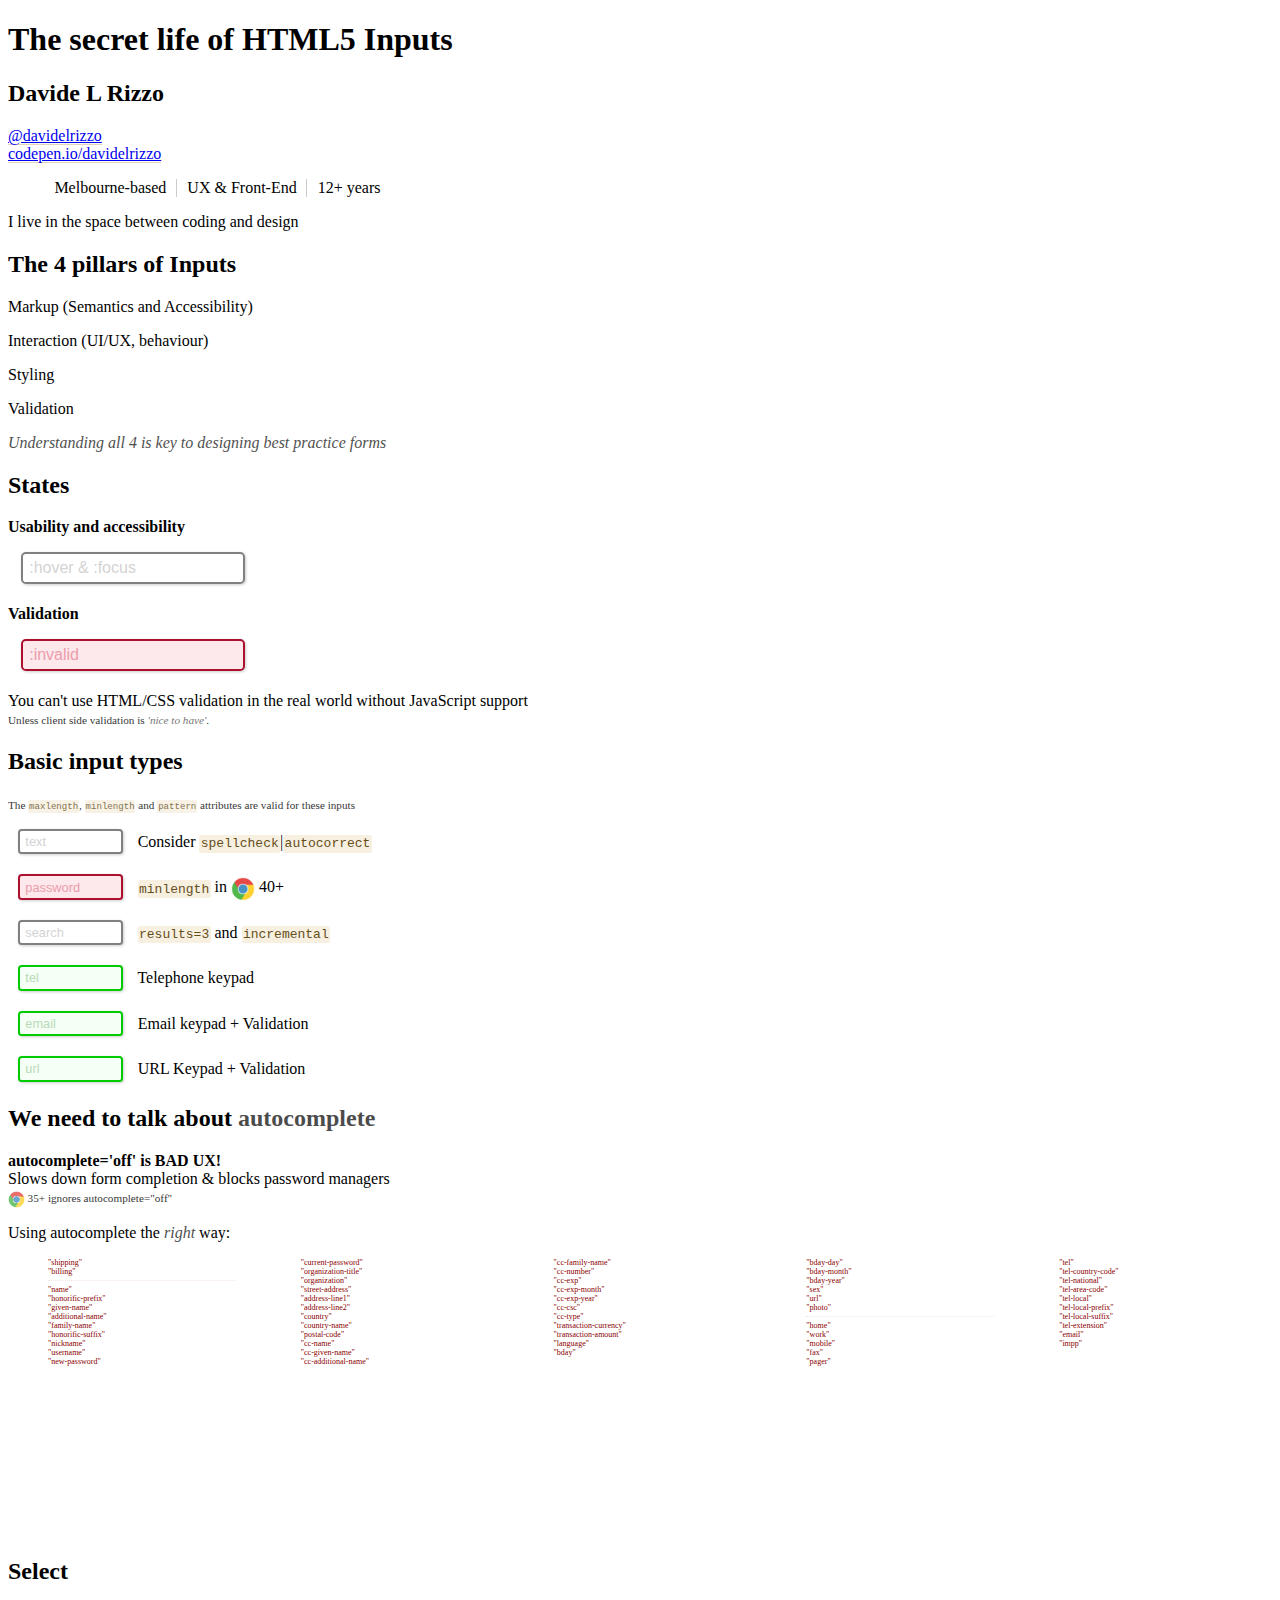
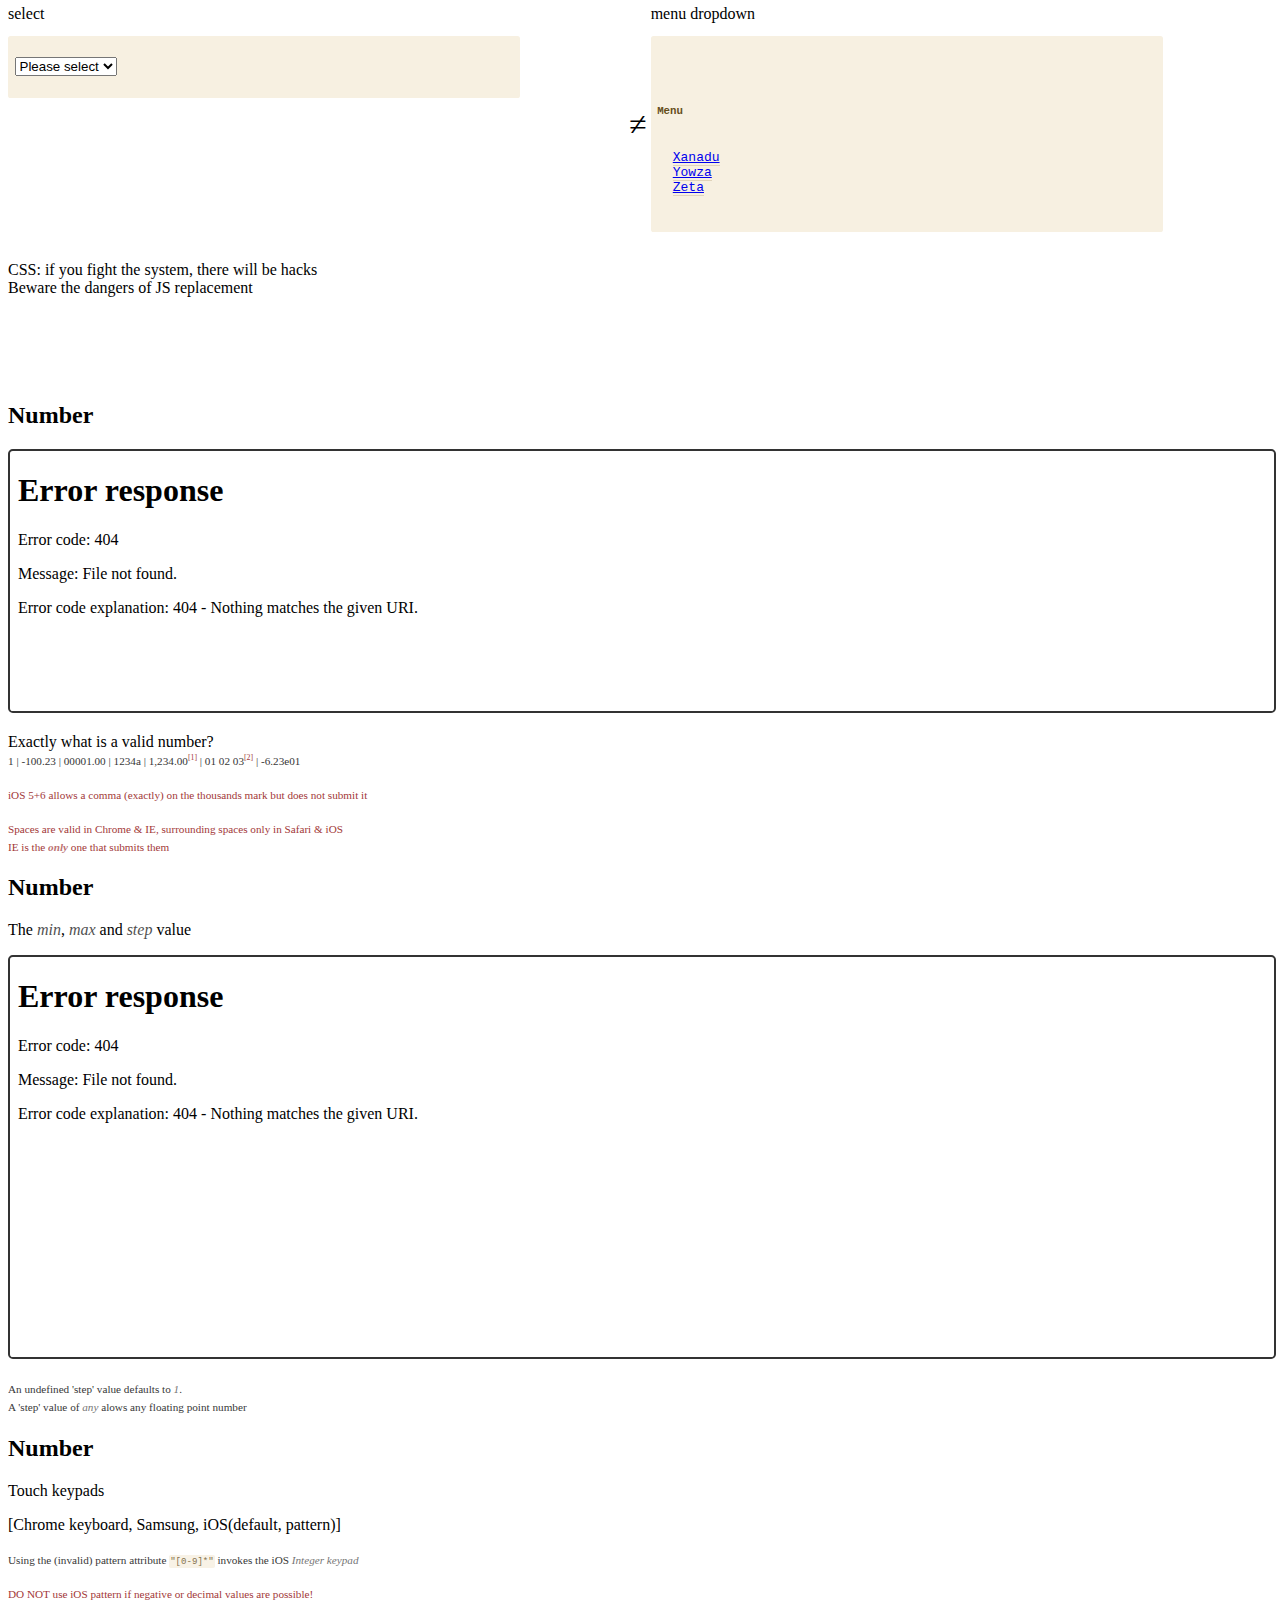
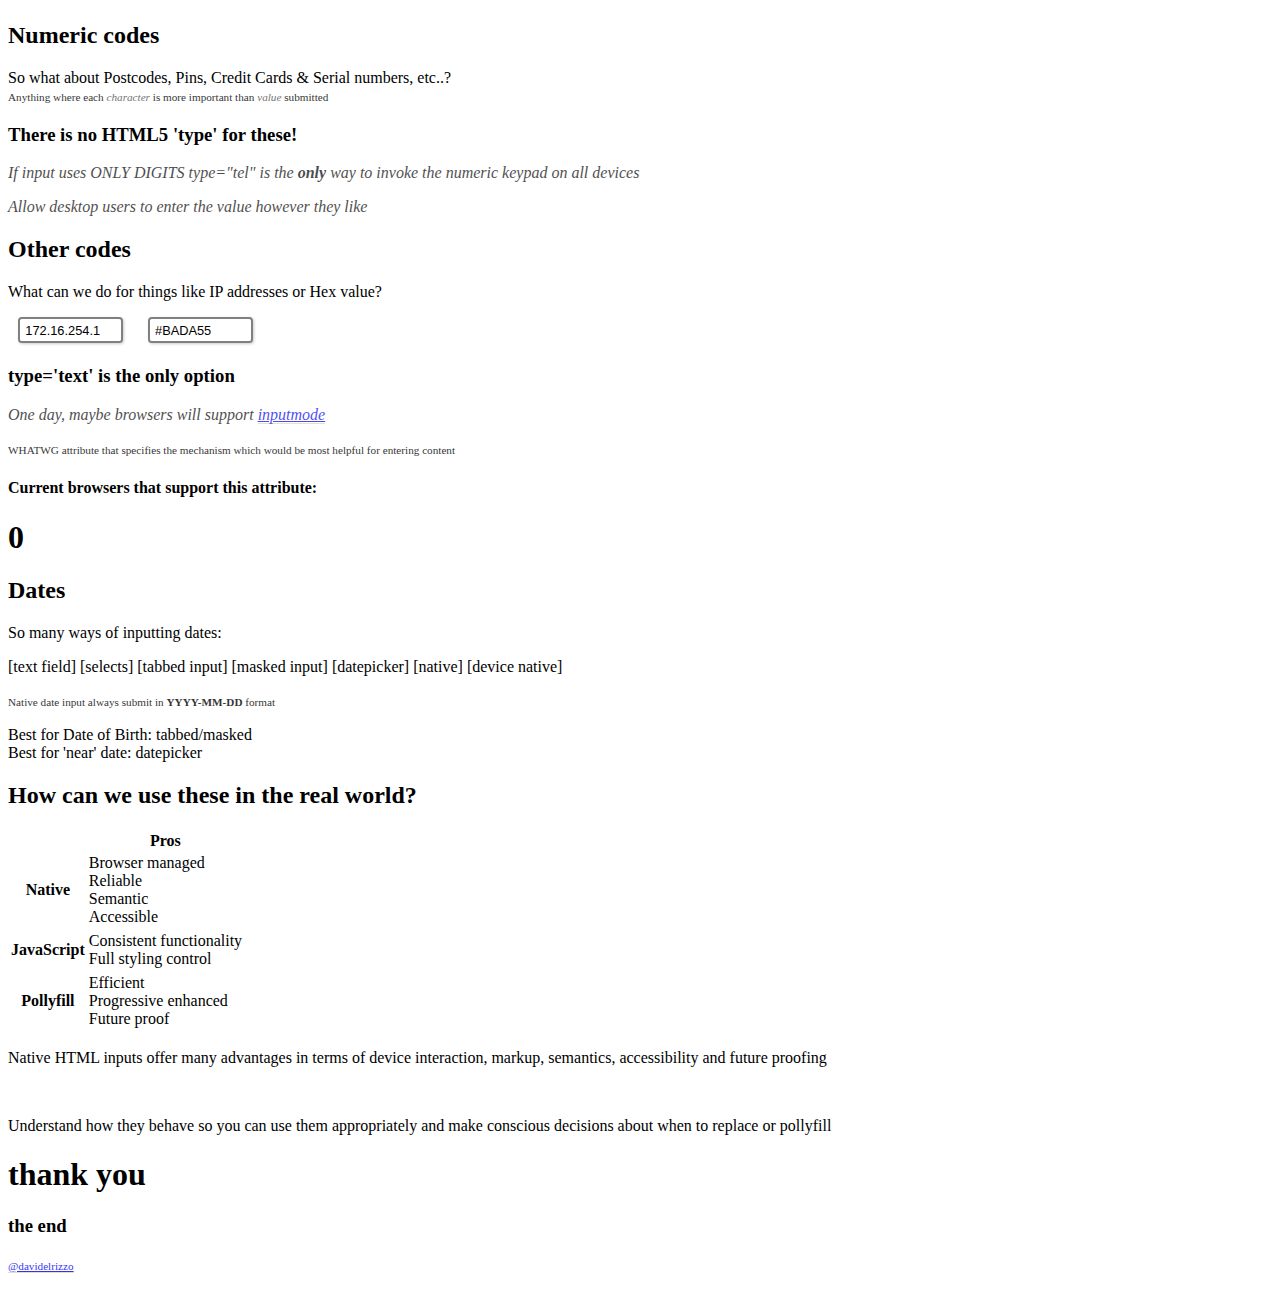
==== index.html @ 94cf3293 "Live examples added" ====
<!doctype html>
<html lang="en">

	<head>
		<meta charset="utf-8">

		<title>The secret life of HTML5 Inputs - Lightning talk</title>

		<meta name="description" content="A 15 minute presentation on understanding behaviour of native HTML5 input types.
">
		<meta name="author" content="Davide L Rizzo">

		<meta name="apple-mobile-web-app-capable" content="yes" />
		<meta name="apple-mobile-web-app-status-bar-style" content="black-translucent" />

		<meta name="viewport" content="width=device-width, initial-scale=1.0, maximum-scale=1.0, user-scalable=no, minimal-ui">

		<link rel="stylesheet" href="css/reveal.css">
		<link rel="stylesheet" href="css/theme/beige.css" id="theme">
		<link rel="stylesheet" href="css/custom.css">

		<!-- Code syntax highlighting -->
		<link rel="stylesheet" href="lib/css/zenburn.css">

		<!-- Printing and PDF exports -->
		<script>
			var link = document.createElement( 'link' );
			link.rel = 'stylesheet';
			link.type = 'text/css';
			link.href = window.location.search.match( /print-pdf/gi ) ? 'css/print/pdf.css' : 'css/print/paper.css';
			document.getElementsByTagName( 'head' )[0].appendChild( link );
		</script>

		<!--[if lt IE 9]>
		<script src="lib/js/html5shiv.js"></script>
		<![endif]-->
	</head>

	<body>

		<div class="reveal">
			<div class="slides">

				<section>
					<h1>The secret life of HTML5 Inputs</h1>
				</section>

				<!-- #################### ABOUT ME ########################## -->

				<section>
					<h2>Davide L Rizzo</h2>
					<p>
						<a href="http://twitter.com/davidelrizzo" target="_blank">@davidelrizzo</a>
						<br/>
						<a href="http://codepen.io/davidelrizzo" target="_blank">codepen.io/davidelrizzo</a>
					</p>
					<p><ul class="barList">
						<li>Melbourne-based</li>
						<li>UX &amp; Front-End</li>
						<li>12+ years</li>
					</ul></p>
					<p>I live in the space between coding and design</p>
				</section>

				<!-- <section>
					<h2>Suncorp Group</h2>
					<ul class="barList">
						<li>Suncorp Insurance</li>
						<li>AAMI</li>
						<li>GIO</li>
						<li>Bingle</li>
						<li>Just Car</li>
						<li>Shannons</li>
						<li>Insure My Ride</li>
						<li>Apia &nbsp;&nbsp;<small>...and like 10 more</small></li>
					</ul>
					<p>
						I work on Personal Insurance UX<br/>
						I am the founder of the Suncorp front-end styleguide
					</p>
				</section> -->

				<!-- #################### INTRO ########################## -->

				<!-- <section>
					<h2>HTML5 inputs have been available since 2012</h2>
					<p class="fragment roll-in">Huge browser inconsistency<p>
					<p class="fragment roll-in">Limitations on styling<p>
					<p class="fragment roll-in">Confusion on which input is for which job<p>
					<br>
					<p class="fragment roll-in"><em>Why hasn't anyone solved this yet?</em></p>
				</section> -->

				<section>
					<h2>The 4 pillars of Inputs</h2>
					<p>Markup (Semantics and Accessibility)</p>
					<p>Interaction (UI/UX, behaviour)</p>
					<p>Styling</p>
					<p>Validation</p>
					<p><em>Understanding all 4 is key to designing best practice forms</em></p>
				</section>

				<!-- ##################### BASICS ######################### -->

				<section>
					<h2>States</h2>
					<div class="fragment roll-in">
						<p><strong>Usability and accessibility</strong></p>
						<p><input class="input" placeholder=":hover & :focus" /></p>
					</div>
					<div class="fragment roll-in">
						<p><strong>Validation</strong></p>
						<p><input class="input validate" placeholder=":invalid" pattern=":valid" required /></p>
						<p>
							You can't use HTML/CSS validation in the real world without JavaScript support<br>
							<small>Unless client side validation is <em>'nice to have'</em>.</small>
						</p>
					</div>
				</section>

				<!-- <section>
					<h2>The Buttons</h2>
					<p class="fragment roll-in">
						[submit] Use this to submit forms
					</p>
					<p class="fragment roll-in">
						[button] Use this for functional things
					</p>
					<p class="fragment roll-in">
						[image] Useless
					</p>
					<p class="fragment roll-in">
						[reset] Bad usability
					</p>
				</section> -->

				<section>
					<h2>Basic input types</h2>
					<p><small>The <code>maxlength</code>, <code>minlength</code> and <code>pattern</code> attributes are valid for these inputs</small></p>
					<p>
						<input type="text" class="input small" size="10" placeholder="text" />
						Consider <code>spellcheck</code>|<code>autocorrect</code>
					</p>
					<p>
						<input type="password" class="input small validate" size="10" placeholder="password" minlength="3" maxlength="6" required />
						<code>minlength</code> in <img src="images/chrome.png" class="browser"/> 40+
					</p>
					<p>
						<input type="search" class="input small" size="10" placeholder="search" results incremental />
						<code>results=3</code> and <code>incremental</code>
					</p>
					<p>
						<input type="tel" class="input small validate" size="10" placeholder="tel" />
						Telephone keypad<br>
					</p>
					<p>
						<input type="email" class="input small validate" size="10" placeholder="email" />
						Email keypad + Validation<br>
					</p>
					<p>
						<input type="url" class="input small validate" size="10" placeholder="url" />
						URL Keypad + Validation
					</p>
					
				</section>

				<section>
					<h2>We need to talk about <em>autocomplete</em></h2>
					<p class="fragment roll-in">
						<strong>autocomplete='off' is BAD UX!</strong><br>
						Slows down form completion &amp; blocks password managers<br>
						<small><img src="images/chrome.png" class="browser"/> 35+ ignores autocomplete="off"</small>
					</p>
					<div class="fragment roll-in">
						<p>Using autocomplete the <em>right</em> way:</p>
						<ul class="column">
							<li>"shipping"</li>
							<li class="endbit">"billing"</li>
							
							<li>"name"</li>
							<li>"honorific-prefix"</li>
							<li>"given-name"</li>
							<li>"additional-name"</li>
							<li>"family-name"</li>
							<li>"honorific-suffix"</li>
							<li>"nickname"</li>
							<li>"username"</li>
							<li>"new-password"</li>
						</ul>
						<ul class="column">
							<li>"current-password"</li>
							<li>"organization-title"</li>
							<li>"organization"</li>
							<li>"street-address"</li>
							<li>"address-line1"</li>
							<li>"address-line2"</li>
							<li>"country"</li>
							<li>"country-name"</li>
							<li>"postal-code"</li>
							<li>"cc-name"</li>
							<li>"cc-given-name"</li>
							<li>"cc-additional-name"</li>
						</ul>
						<ul class="column">
							<li>"cc-family-name"</li>
							<li>"cc-number"</li>
							<li>"cc-exp"</li>
							<li>"cc-exp-month"</li>
							<li>"cc-exp-year"</li>
							<li>"cc-csc"</li>
							<li>"cc-type"</li>
							<li>"transaction-currency"</li>
							<li>"transaction-amount"</li>
							<li>"language"</li>
							<li>"bday"</li>
						</ul>
						<ul class="column">
							<li>"bday-day"</li>
							<li>"bday-month"</li>
							<li>"bday-year"</li>
							<li>"sex"</li>
							<li>"url"</li>
							<li class="endbit">"photo"</li>
							
							<li>"home"</li>
							<li>"work"</li>
							<li>"mobile"</li>
							<li>"fax"</li>
							<li>"pager"</li>
						</ul>
						<ul class="column">	
							<li>"tel"</li>
							<li>"tel-country-code"</li>
							<li>"tel-national"</li>
							<li>"tel-area-code"</li>
							<li>"tel-local"</li>
							<li>"tel-local-prefix"</li>
							<li>"tel-local-suffix"</li>
							<li>"tel-extension"</li>
							<li>"email"</li>
							<li>"impp"</li>
						</ul>
					</div>
					<!--<br>
					<p class="fragment roll-in">
						<em>A brief history of autocomplete as 'browser autofill'</em>
					</p>
					<p class="fragment roll-in">
						Heuristic
					</p>
					<p class="fragment roll-in">
						x-autocompletetype (C15,FF4,Safari5)
					</p>
					<p class="fragment roll-in">
						autocomplete tokens <small>(WHATWG: not just 'off' or 'on')</small>
					</p>
					<p class="fragment roll-in">
						Ignore 'off' value (C35)
					</p> -->
				</section>

				<!-- <section>
					<h3>Just what are <em>autocomplete</em> tokens?</h3>
					<img src="images/placeholder.jpg">
				</section> -->

				<section>
					<h2>Select</h2>
					<div class="fragment roll-in">
						<div style="display:table; width:100%">
							<div style="display:table-cell;">
								select
								<pre><code data-trim contenteditable>
<select>
  <option>Please select</option>
  <option value="ay">A</option>
  <option value="bee">B</option>
  <option value="see">C</option>
</select>
								</code></pre>
							</div>
							<div style="display:table-cell; vertical-align:middle; font-size:2em;">≠</div>
							<div style="display:table-cell;">
								menu dropdown
								<pre><code data-trim contenteditable>
<nav>
  <h5>Menu</h5>
  <a href="x.html">Xanadu</a>
  <a href="y.html">Yowza</a>
  <a href="z.html">Zeta</a>
</nav>
								</code></pre>
							</div><!-- table-cell -->
						</div><!-- table -->
					</div><!-- fragment -->
					<p class="fragment roll-in">
						CSS: if you fight the system, there will be hacks<br>
						Beware the dangers of JS replacement
					</p>
				</section>

				<!-- #################### NUMBER ########################## -->

				<section data-background="images/alice_fall.gif">
					<h2 class="lightText">Number</h2>
					<p class="lightText">type="number"</p>
				</section>

				<section>
					<h2>Number</h2>
					<iframe src="pens/inputtalk-number-validated/index.html" width="100%" height="260"></iframe>
					<p>
						Exactly what is a valid number?<br>
						<small>1 | -100.23 | 00001.00 | 1234a | 1,234.00<sup class="special">[1]</sup> | 01 02 03<sup class="special">[2]</sup> | -6.23e01</small>
					</p>
					<p class="fragment roll-in">
						<small class="special"> iOS 5+6 allows a comma (exactly) on the thousands mark but does not submit it</small>
					</p>
					<p class="fragment roll-in">
						<small class="special"> Spaces are valid in Chrome &amp; IE, surrounding spaces only in Safari &amp; iOS<br>
						  IE is the <strong><em>only</em></strong> one that submits them
						</small>
					</p>
				</section>

				<section>
					<h2>Number</h2>
					<p>The <em>min</em>, <em>max</em> and <em>step</em> value</p>
					<iframe src="pens/inputtalk-number-attributes/index.html" width="100%" height="400"></iframe>
					<p>
						<small>
							An undefined 'step' value defaults to <em>1</em>.
							<br/>
						A 'step' value of <em>any</em> alows any floating point number</small>
					</p>
				</section>

				<section>
					<h2>Number</h2>
					<p>Touch keypads</p>
					<p>[Chrome keyboard, Samsung, iOS(default, pattern)]<p>
					<p>
						<small>Using the (invalid) pattern attribute <code>"[0-9]*"</code> invokes the iOS <em>Integer keypad</em></small>
					</p>
					<p class="fragment roll-in">
						<small class="special">DO NOT use iOS pattern if negative or decimal values are possible!</small>
					</p>
				</section>

				<!-- #################### NUMERIC CODES ########################## -->

				<section>
					<h2>Numeric codes</h2>
					<p>
						So what about Postcodes, Pins, Credit Cards &amp; Serial numbers, etc..?<br>
						<small>Anything where each <em>character</em> is more important than <em>value</em> submitted</small>
					<p>
					<h3 class="fragment roll-in">There is no HTML5 'type' for these!</h3>
					<p class="fragment roll-in">
						<em>If input uses ONLY DIGITS type="tel" is the <strong>only</strong> way to invoke the numeric keypad on all devices</em>
					</p>
					<p class="fragment roll-in">
						<em>Allow desktop users to enter the value however they like</em>
					</p>
				</section>

				<section>
					<h2>Other codes</h2>
					<p>What can we do for things like IP addresses or Hex value?</p>
					<p>
						<input type="text" class="input small" size="10" value="172.16.254.1" />
						<input type="text" class="input small" size="10" value="#BADA55" />
					</p>
					<h3 class="fragment roll-in">
						type='text' is the only option
					</h3>
					<div class="fragment roll-in">
						<p><em>One day, maybe browsers will support <a href="https://html.spec.whatwg.org/multipage/forms.html#input-modalities:-the-inputmode-attribute" target="_blank">inputmode</a></em></p>
						<p><small>WHATWG attribute that specifies the mechanism which would be most helpful for entering content</small></p>
					</div>
					<h4 class="fragment roll-in">Current browsers that support this attribute:</h4>
					<h1 class="fragment roll-in">0</h1>
				</section>

				<!-- ##################### DATES ######################### -->

				<section>
					<h2>Dates</h2>
					<p>So many ways of inputting dates:</p>
					<p>[text field] [selects] [tabbed input] [masked input] [datepicker] [native] [device native]</p>
					<p><small>Native date input always submit in <strong>YYYY-MM-DD</strong> format</small></p>
					<aside class="notes">
						Best for Date of Birth: tabbed/masked <br>
						Best for 'near' date: datepicker
					</aside>
				</section>

				<!-- ##################### CONCLUSION ######################### -->

				<section>
					<h2>How can we use these in the real world?</h2>
					<table>
						<thead>
							<tr>
								<th></th>
								<th>Pros</th>
							</tr>
						</thead>
						<tbody>
							<tr>
								<th>Native</th>
								<td>
									Browser managed<br>
									Reliable<br>
									Semantic<br>
									Accessible
								</td>
							<tr>
							<tr>
								<th>JavaScript</td>
								<td>
									Consistent functionality<br>
									Full styling control
								</td>
							<tr>
							<tr>
								<th>Pollyfill</th>
								<td>
									Efficient<br>
									Progressive enhanced<br>
									Future proof
								</td>
							<tr>
						</tbody>
					</table>
				</section>

				<section>
					<p>
						Native HTML inputs offer many advantages in terms of device interaction, markup, semantics, accessibility and future proofing
					</p>
					<br>
					<p class="fragment roll-in">
						Understand how they behave so you can use them appropriately and make conscious decisions about when to replace or pollyfill
					</p>
				</section>

				<section>
					<h1>thank you</h1>
					<h3>the end</h3>
					<p><small><a href="http://twitter.com/davidelrizzo" target="_blank">@davidelrizzo</a></small></p>
				</section>

			</div>

		</div>

		<script src="lib/js/head.min.js"></script>
		<script src="js/reveal.js"></script>

		<script>

			// Full list of configuration options available at:
			// https://github.com/hakimel/reveal.js#configuration
			Reveal.initialize({
				controls: true,
				progress: true,
				history: true,
				center: true,

				transition: 'convex', // none/fade/slide/convex/concave/zoom

				// Optional reveal.js plugins
				dependencies: [
					{ src: 'lib/js/classList.js', condition: function() { return !document.body.classList; } },
					{ src: 'plugin/markdown/marked.js', condition: function() { return !!document.querySelector( '[data-markdown]' ); } },
					{ src: 'plugin/markdown/markdown.js', condition: function() { return !!document.querySelector( '[data-markdown]' ); } },
					{ src: 'plugin/highlight/highlight.js', async: true, condition: function() { return !!document.querySelector( 'pre code' ); }, callback: function() { hljs.initHighlightingOnLoad(); } },
					{ src: 'plugin/zoom-js/zoom.js', async: true },
					{ src: 'plugin/notes/notes.js', async: true }
				]
			});

		</script>

	</body>
</html>
---- css/custom.css ----
/* Custom CSS Styles for Reveal Presentation
 *********************************************/


/* BASICS */

.reveal h1 em,
.reveal h2 em,
.reveal h3 em,
.reveal h4 em,
.reveal h5 em,
.reveal h6 em {
  font-style: normal;
}

.reveal a {
  border-bottom: solid 1px #e0d3ba;
}

.reveal em {
  opacity: 0.7;
}

.reveal small {
  /*display: inline;*/
  font-size: 0.7em;
  /*line-height: 1.1em;*/
  opacity: 0.8;
  /*vertical-align: baseline;*/
}
.reveal small * {
  vertical-align: baseline;
}

.reveal pre {
  /*margin: 0.5em;*/
}
.reveal pre code {
  padding: 0.5em;
}

.reveal code {
  display: inline-block;
  padding: 0.1em;
  border-radius: 0.2em;
  background: #f7f0e1; 
  color: #664e1a;
}

.reveal iframe {
  border-radius: 0.3em;
  border: solid 2px #333;
}

::selection {
  color: white;
  background: turquoise;
  text-shadow: none; 
}

.reveal sup {
  font-size: 70% !important;
  vertical-align: super !important;
}
.reveal sub {
  font-size: 70% !important;
  vertical-align: sub !important;
}



/* CUSTOM */

.reveal .barList {
  margin: 0;
 }
.reveal .barList li {
  display: inline-block;
  padding: 0 0.6em 0 0.4em;
  border-right: solid 1px #CCC;
  list-style-type: none;
 }
.reveal .barList li:last-child { border: none; }

.reveal .lightText {
   color: white;
 }

 .reveal .column {
  box-sizing: border-box;
  float: left;
  width: 18%;
  margin: 0 2% 0 0;
  height: 300px;
  font-size: 0.5em;
  color: darkred;
 }
.reveal .column li {
  list-style-type: none;
}
.reveal .column li.endbit {
  padding-bottom: 0.5em;
  margin-bottom: 0.5em;
  border-bottom: dotted 1px rgba(136,0,0,0.1);
}


 .reveal .browser {
  display: inline-block;
  vertical-align: middle;
  width: 1.5em;
  height: 1.5em;
  border: none; 
  background: none;
  box-shadow: none;
 }

 .reveal .special {
   color: darkred;
 }





/* EXAMPLES */
.input {
  box-sizing: border-box;
  display: inline-block;
  height: 2em;
  margin: 0 0.8em 0.3em;
  padding: 0.2em 0.4em;
  background: white;
  border: 2px solid grey;
  border-radius: 0.3em;
  font-size: 1em;
  box-shadow: 1px 1px 3px rgba(0,0,0,0.2);
  transition: all 0.2s;
  vertical-align: middle;
}
.input.small {
  /*padding: 0.1em 0.2em;*/
  font-size: 0.8em;
}
.input:hover { 
  border-color: skyblue;
  /*box-shadow: inset 0px 0px 6px skyblue;*/
}
.input:focus {
  border-color: skyblue;
  border-width: 0.18em;
  outline: 0;
  /*box-shadow: none;*/
}
.input::-webkit-input-placeholder {
   color: lightgrey;
}
.input.validate:valid {
  color: #00cc00;
  border-color: #00cc00;
  background: #f5fff5
}
.input.validate:valid::-webkit-input-placeholder {
  color: #b8dbb8
}
.input.validate:invalid {
  color: #ad102f;
  border-color: #ad102f;
  background: #fde8ec;
}
.input.validate:invalid::-webkit-input-placeholder {
  color: #ea9dab;
}
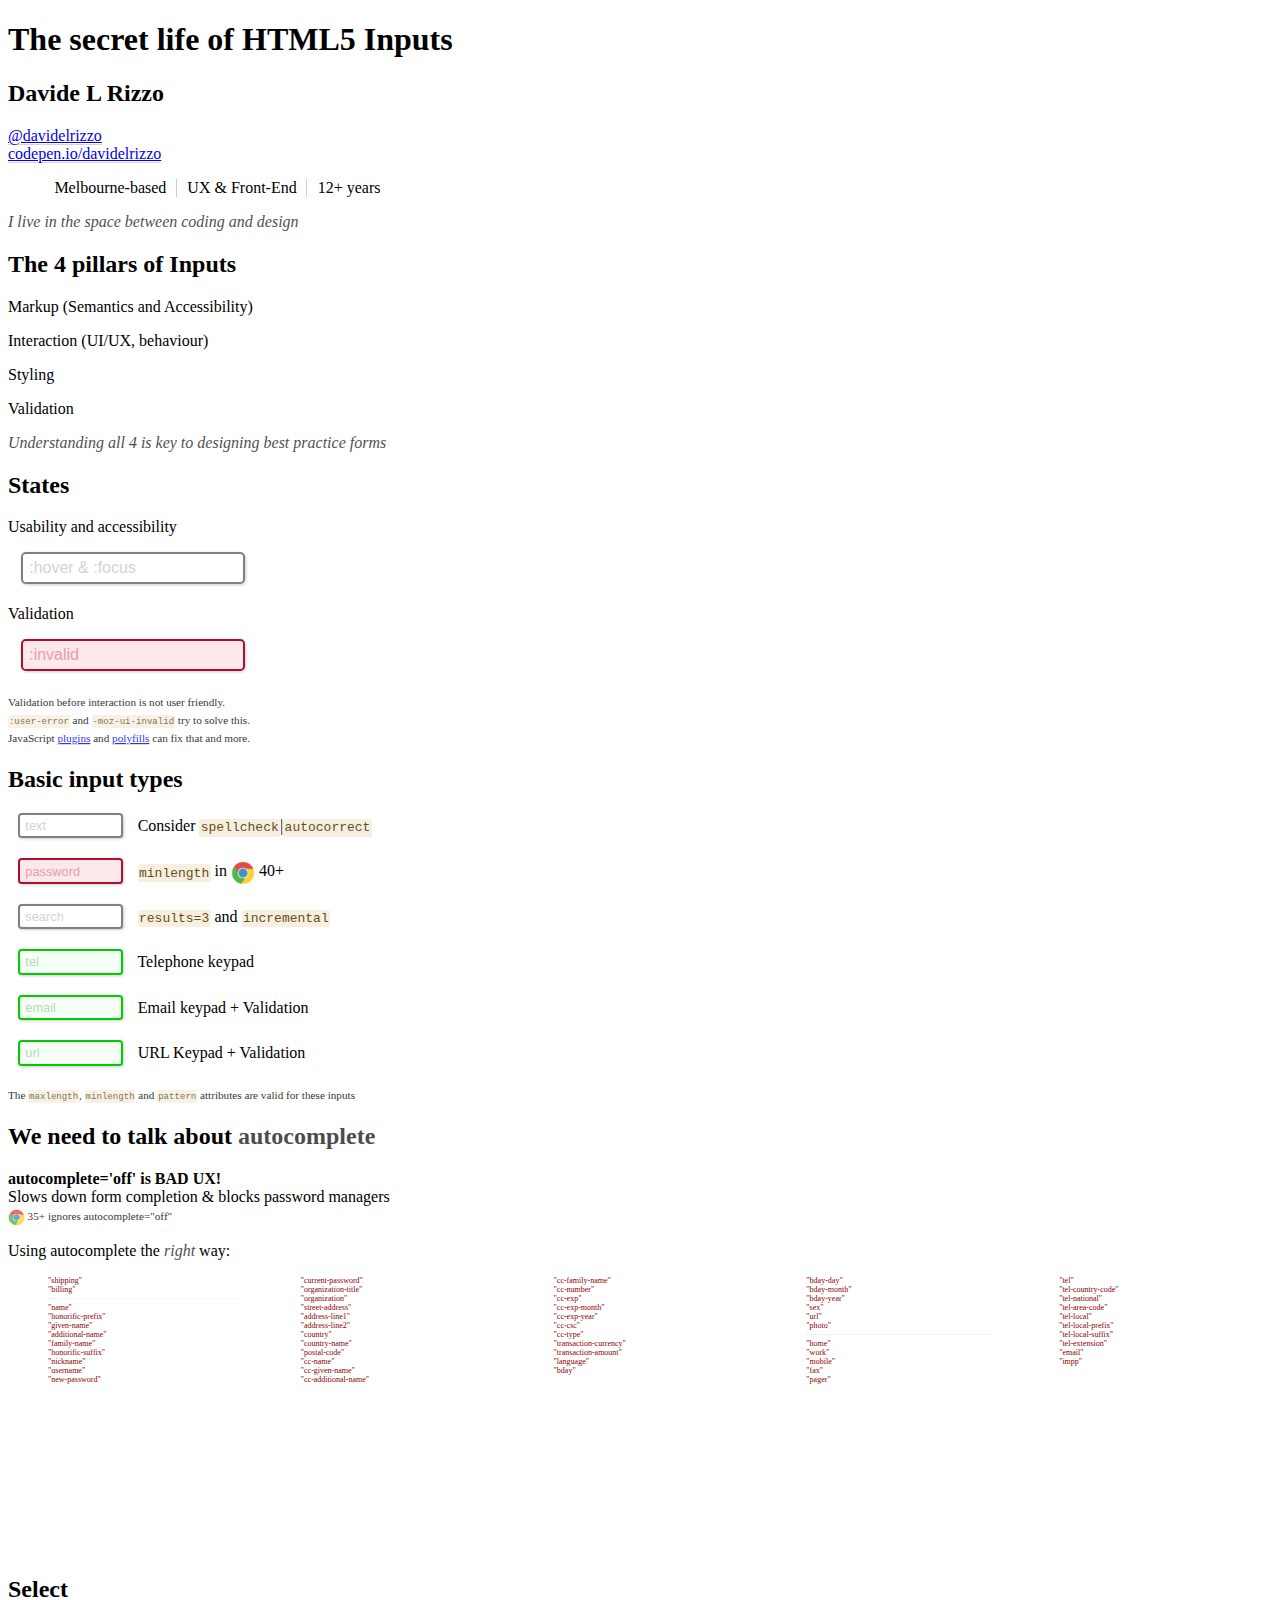
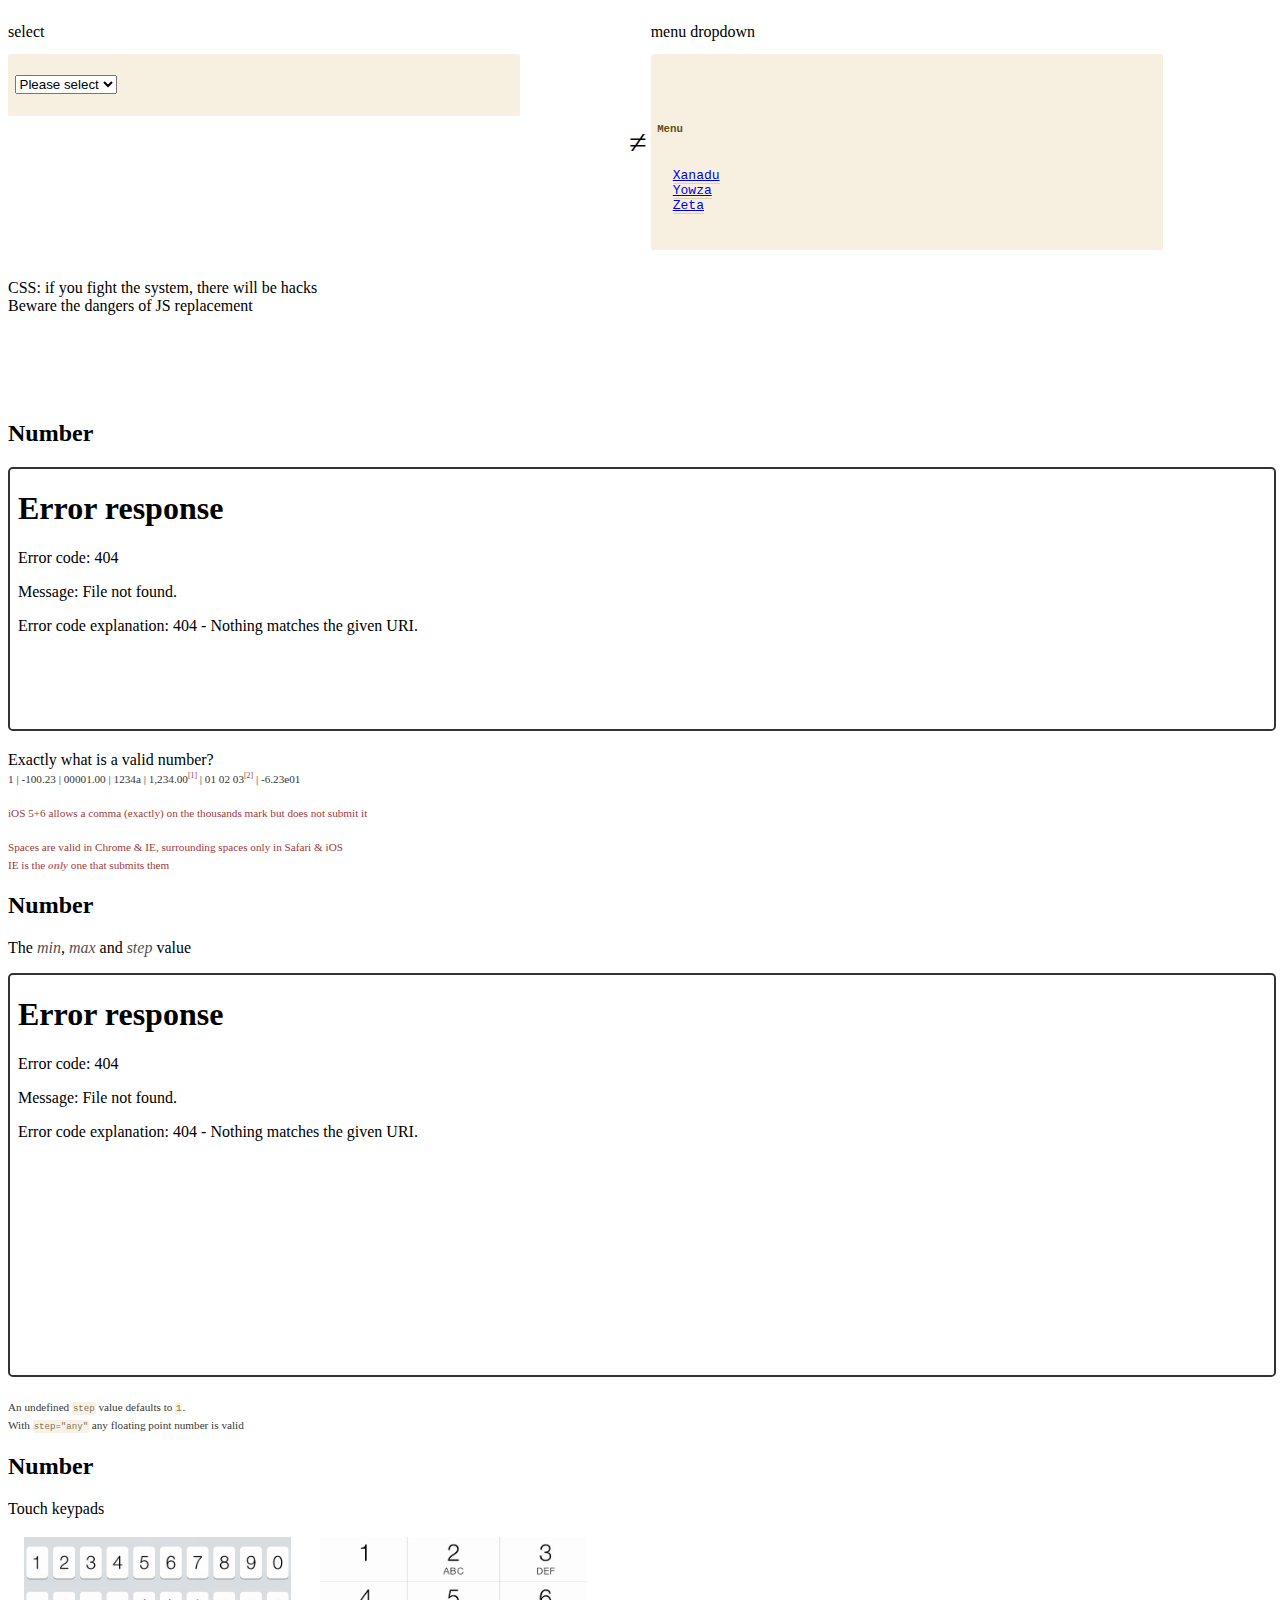
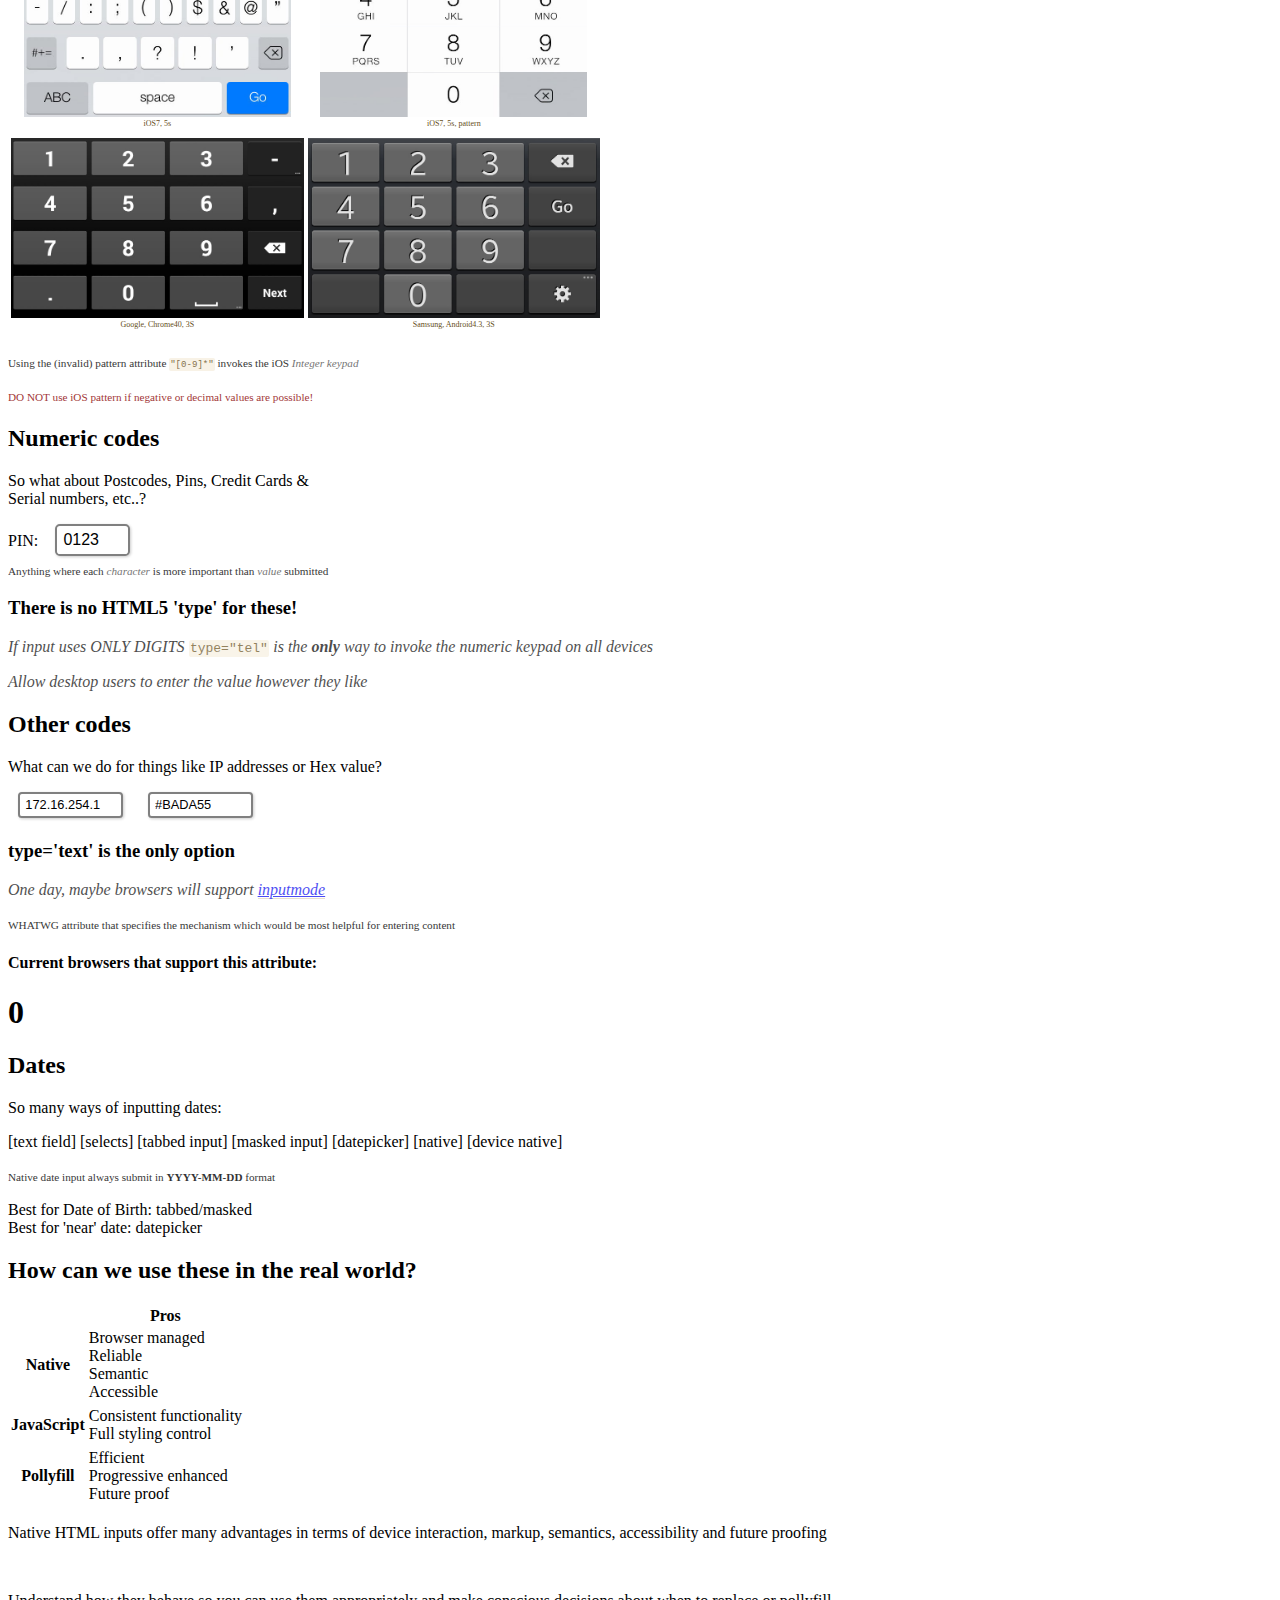
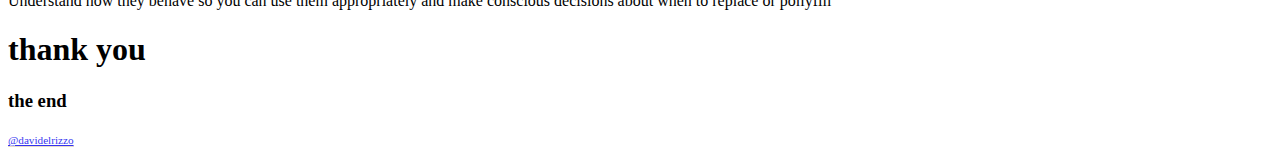
==== commit 6f0d3aa6: "Add keypad images" ====
--- a/index.html
+++ b/index.html
@@ -49,7 +49,7 @@
 
 				<section>
 					<h2>Davide L Rizzo</h2>
-					<p>
+					<p style="margin-bottom:1em;">
 						<a href="http://twitter.com/davidelrizzo" target="_blank">@davidelrizzo</a>
 						<br/>
 						<a href="http://codepen.io/davidelrizzo" target="_blank">codepen.io/davidelrizzo</a>
@@ -59,7 +59,7 @@
 						<li>UX &amp; Front-End</li>
 						<li>12+ years</li>
 					</ul></p>
-					<p>I live in the space between coding and design</p>
+					<p><em>I live in the space between coding and design</em></p>
 				</section>
 
 				<!-- <section>
@@ -105,38 +105,22 @@
 				<section>
 					<h2>States</h2>
 					<div class="fragment roll-in">
-						<p><strong>Usability and accessibility</strong></p>
+						<p>Usability and accessibility</p>
 						<p><input class="input" placeholder=":hover & :focus" /></p>
 					</div>
 					<div class="fragment roll-in">
-						<p><strong>Validation</strong></p>
+						<p>Validation</p>
 						<p><input class="input validate" placeholder=":invalid" pattern=":valid" required /></p>
-						<p>
-							You can't use HTML/CSS validation in the real world without JavaScript support<br>
-							<small>Unless client side validation is <em>'nice to have'</em>.</small>
-						</p>
+						<p><small>
+							Validation before interaction is not user friendly.<br>
+							<code>:user-error</code> and <code>-moz-ui-invalid</code> try to solve this.<br>
+							JavaScript <a href="http://jqueryvalidation.org/" target="_blank">plugins</a> and <a href="http://afarkas.github.io/webshim/demos/" target="_blank">polyfills</a> can fix that and more.
+						</small></p>
 					</div>
 				</section>
 
-				<!-- <section>
-					<h2>The Buttons</h2>
-					<p class="fragment roll-in">
-						[submit] Use this to submit forms
-					</p>
-					<p class="fragment roll-in">
-						[button] Use this for functional things
-					</p>
-					<p class="fragment roll-in">
-						[image] Useless
-					</p>
-					<p class="fragment roll-in">
-						[reset] Bad usability
-					</p>
-				</section> -->
-
 				<section>
 					<h2>Basic input types</h2>
-					<p><small>The <code>maxlength</code>, <code>minlength</code> and <code>pattern</code> attributes are valid for these inputs</small></p>
 					<p>
 						<input type="text" class="input small" size="10" placeholder="text" />
 						Consider <code>spellcheck</code>|<code>autocorrect</code>
@@ -161,7 +145,7 @@
 						<input type="url" class="input small validate" size="10" placeholder="url" />
 						URL Keypad + Validation
 					</p>
-					
+					<p><small>The <code>maxlength</code>, <code>minlength</code> and <code>pattern</code> attributes are valid for these inputs</small></p>
 				</section>
 
 				<section>
@@ -329,16 +313,62 @@
 					<iframe src="pens/inputtalk-number-attributes/index.html" width="100%" height="400"></iframe>
 					<p>
 						<small>
-							An undefined 'step' value defaults to <em>1</em>.
+							An undefined <code>step</code> value defaults to <code>1</code>.
 							<br/>
-						A 'step' value of <em>any</em> alows any floating point number</small>
+						With <code>step="any"</code> any floating point number is valid</small>
 					</p>
 				</section>
 
 				<section>
 					<h2>Number</h2>
 					<p>Touch keypads</p>
-					<p>[Chrome keyboard, Samsung, iOS(default, pattern)]<p>
+
+					<table class="figureTable">
+						<tr>
+							<td>
+								<img src="images/number-iOS7-5s.jpg">
+								<figcaption>iOS7, 5s</figcaption>
+							</td>
+							<td>
+								<img src="images/pattern-iOS7-5s.jpg">	
+						<figcaption>iOS7, 5s, pattern</figcaption>
+							</td>
+						</tr>
+						<tr>
+							<td>
+								<img src="images/number-google-chrome40-S3.jpg">	
+								<figcaption>Google, Chrome40, 3S</figcaption>
+							</td>
+							<td>
+								<img src="images/number-samsung-android4.3-S3.jpg">	
+								<figcaption>Samsung, Android4.3, 3S</figcaption>
+							</td>
+						</tr>
+					</table>
+
+					<!-- <figure>
+						<img src="images/number-iOS7-5s.jpg">	
+						<figcaption>iOS7, 5s</figcaption>
+					</figure>
+
+					<figure>
+						<img src="images/pattern-iOS7-5s.jpg">	
+						<figcaption>iOS7, 5s, pattern</figcaption>
+					</figure>
+
+					<br>
+
+					<figure>
+						<img src="images/number-google-chrome40-S3.jpg">	
+						<figcaption>Google, Chrome40, 3S</figcaption>
+					</figure>
+
+					<figure>
+						<img src="images/number-samsung-android4.3-S3.jpg">	
+						<figcaption>Samsung, Android4.3, 3S</figcaption>
+					</figure> -->
+
+					<!-- <p>[Chrome keyboard, Samsung, iOS(default, pattern)]<p> -->
 					<p>
 						<small>Using the (invalid) pattern attribute <code>"[0-9]*"</code> invokes the iOS <em>Integer keypad</em></small>
 					</p>
@@ -351,17 +381,19 @@
 
 				<section>
 					<h2>Numeric codes</h2>
-					<p>
-						So what about Postcodes, Pins, Credit Cards &amp; Serial numbers, etc..?<br>
-						<small>Anything where each <em>character</em> is more important than <em>value</em> submitted</small>
-					<p>
+					<p>So what about Postcodes, Pins, Credit Cards &amp; <br>Serial numbers, etc..?</p>
+					<p><label>PIN:</label> <input type="tel" class="input" value="0123" minlength="4" maxlength="4" pattern="[0-9]*" size="4" /><br>
+					<small>Anything where each <em>character</em> is more important than <em>value</em> submitted</small></p>
+					
 					<h3 class="fragment roll-in">There is no HTML5 'type' for these!</h3>
-					<p class="fragment roll-in">
-						<em>If input uses ONLY DIGITS type="tel" is the <strong>only</strong> way to invoke the numeric keypad on all devices</em>
-					</p>
-					<p class="fragment roll-in">
-						<em>Allow desktop users to enter the value however they like</em>
-					</p>
+					<div  class="fragment roll-in">
+						<p>
+							<em>If input uses ONLY DIGITS <code>type=&quot;tel&quot;</code> is the <strong>only</strong> way to invoke the numeric keypad on all devices</em>
+						</p>
+						<p>
+							<em>Allow desktop users to enter the value however they like</em>
+						</p>
+						</div>
 				</section>
 
 				<section>
--- a/css/custom.css
+++ b/css/custom.css
@@ -26,7 +26,7 @@
   font-size: 0.7em;
   /*line-height: 1.1em;*/
   opacity: 0.8;
-  /*vertical-align: baseline;*/
+  vertical-align: baseline;
 }
 .reveal small * {
   vertical-align: baseline;
@@ -43,6 +43,7 @@
   display: inline-block;
   padding: 0.1em;
   border-radius: 0.2em;
+  font-style: normal;
   background: #f7f0e1; 
   color: #664e1a;
 }
@@ -119,6 +120,19 @@
    color: darkred;
  }
 
+.reveal .figureTable {}
+.reveal .figureTable td {
+  text-align: center;
+  vertical-align: middle;
+  font-size: 50%;
+  color: #664e1a;
+  border: none;
+  padding-bottom: 0.8em;
+}
+.reveal .figureTable img {
+  max-height: 180px;
+  margin: 0;
+}
 
 
 
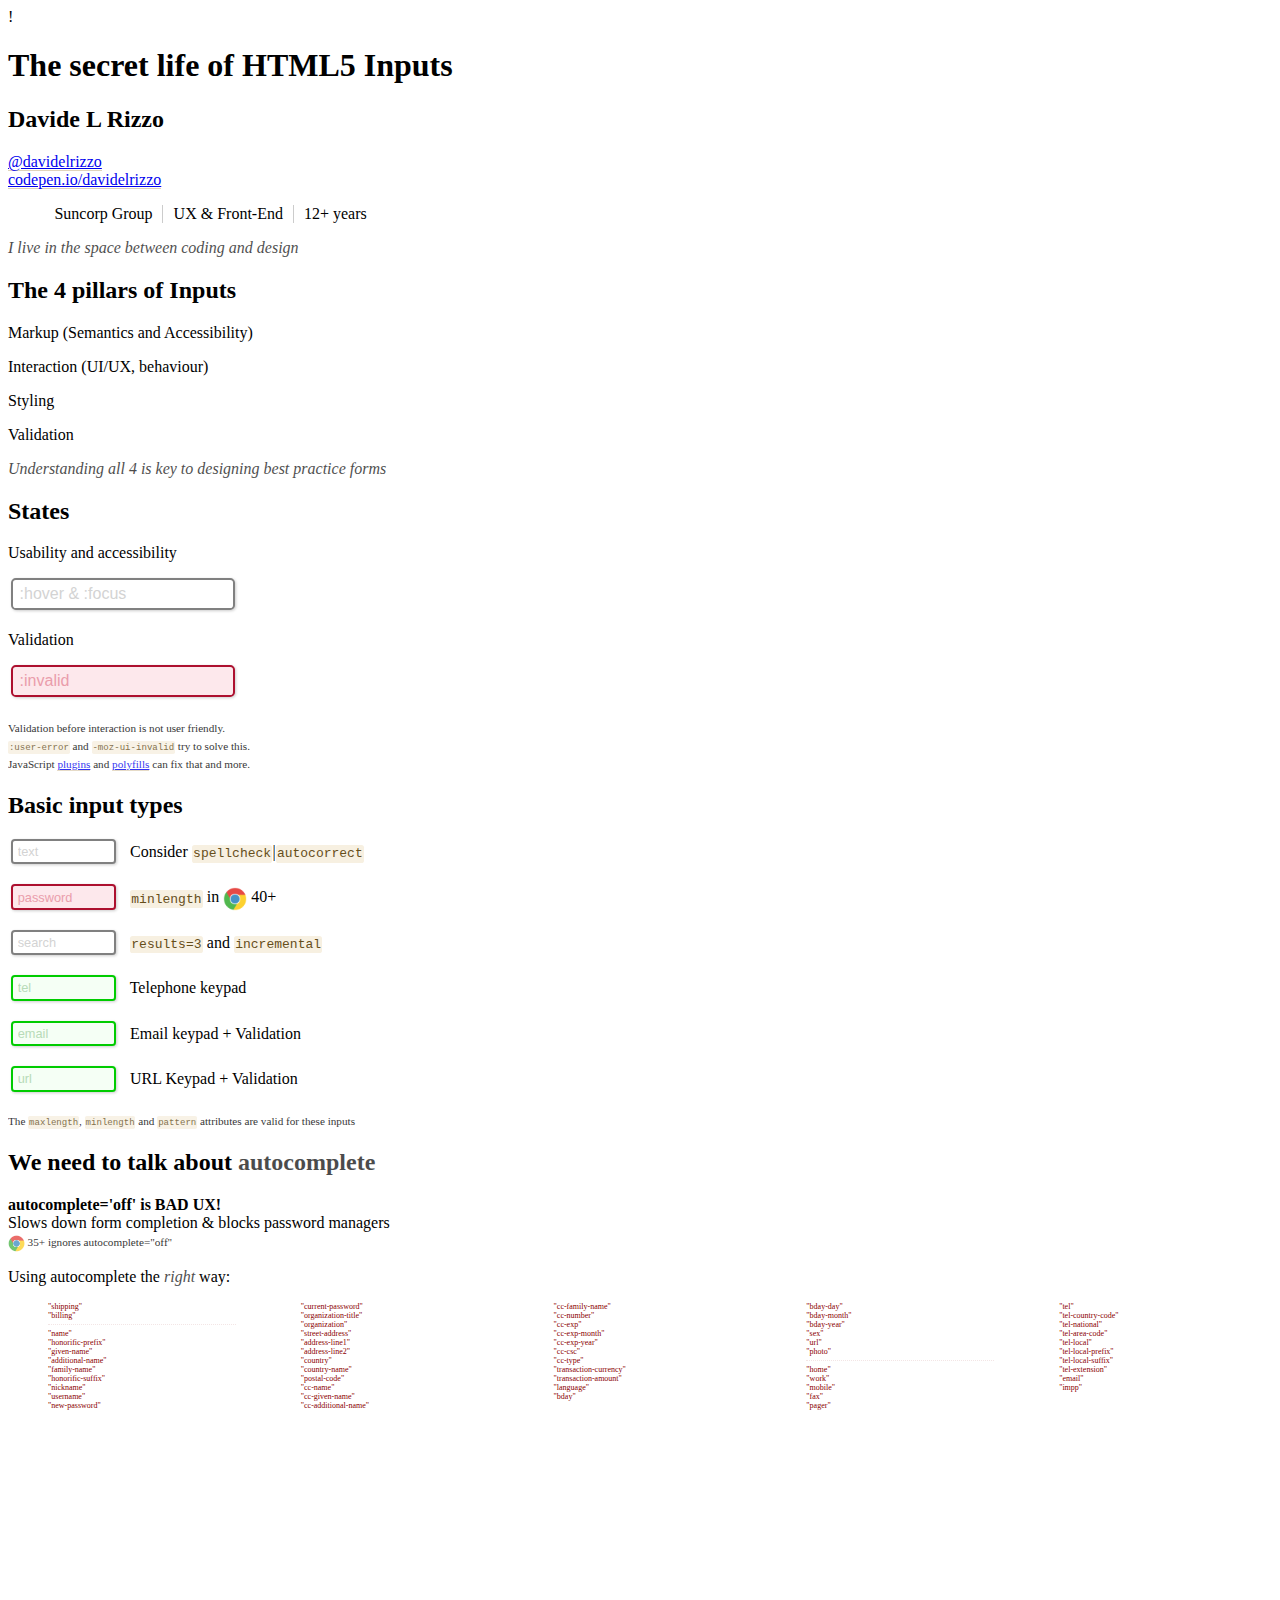
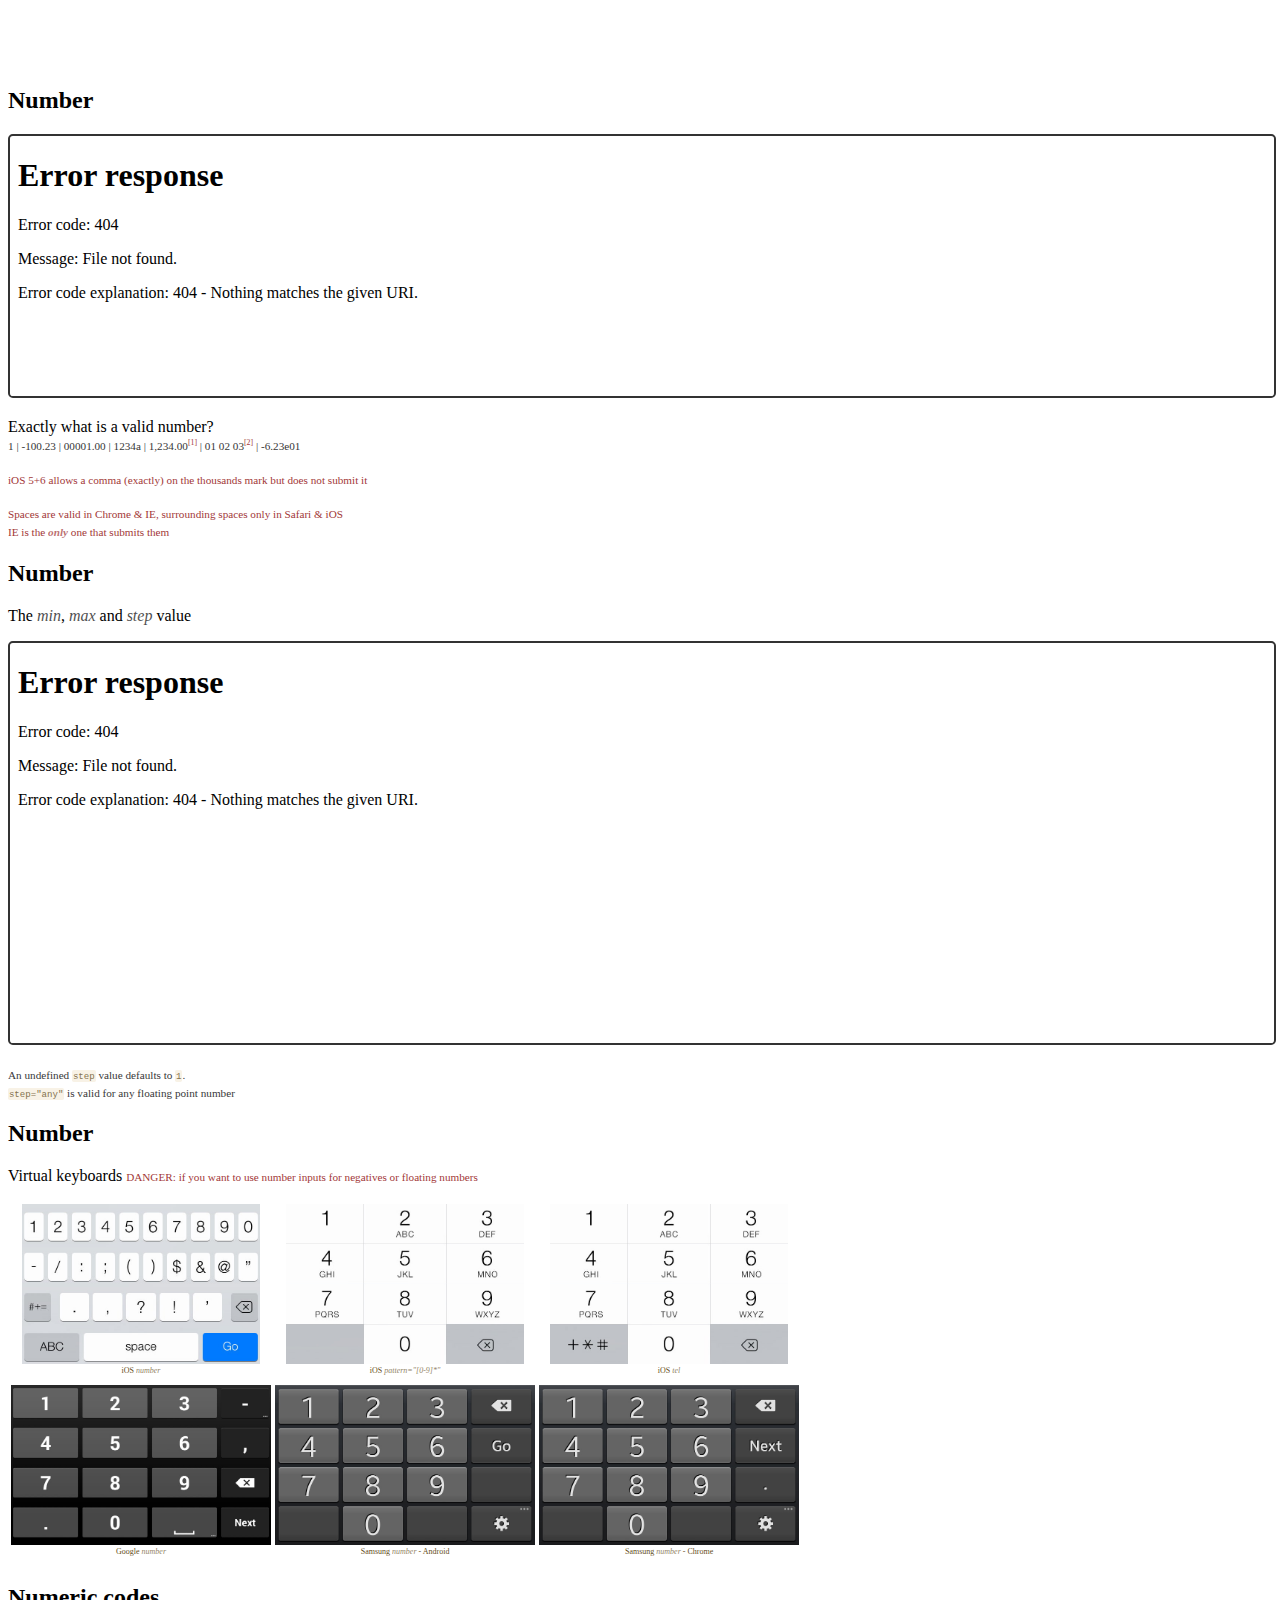
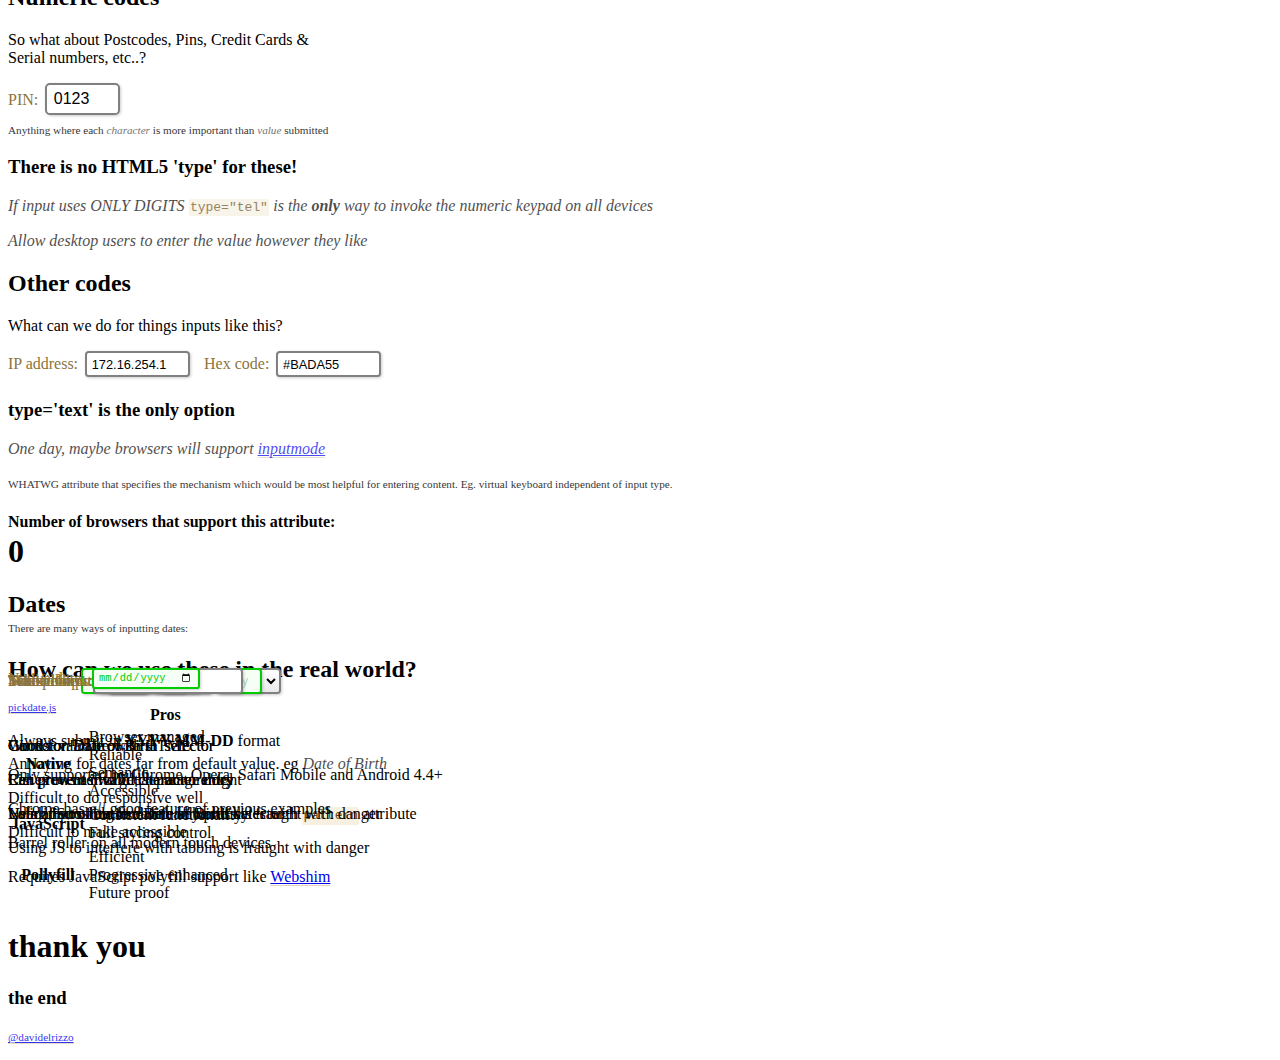
==== commit c95d4433: "Add date examples" ====
--- a/index.html
+++ b/index.html
@@ -18,22 +18,22 @@
 		<link rel="stylesheet" href="css/reveal.css">
 		<link rel="stylesheet" href="css/theme/beige.css" id="theme">
 		<link rel="stylesheet" href="css/custom.css">
+		<link rel="stylesheet" href="lib/css/classic.css">
+		<link rel="stylesheet" href="lib/css/classic.date.css">
+		!<!-- <link rel="stylesheet" href="lib/css/default.css">
+		<link rel="stylesheet" href="lib/css/default.date.css"> -->
 
 		<!-- Code syntax highlighting -->
 		<link rel="stylesheet" href="lib/css/zenburn.css">
-
-		<!-- Printing and PDF exports -->
-		<script>
-			var link = document.createElement( 'link' );
-			link.rel = 'stylesheet';
-			link.type = 'text/css';
-			link.href = window.location.search.match( /print-pdf/gi ) ? 'css/print/pdf.css' : 'css/print/paper.css';
-			document.getElementsByTagName( 'head' )[0].appendChild( link );
-		</script>
 
 		<!--[if lt IE 9]>
 		<script src="lib/js/html5shiv.js"></script>
 		<![endif]-->
+
+		<script src="lib/js/jquery-1.11.2.min.js"></script>
+		<script src="lib/js/jquery.autotab.min.js"></script>
+		<script src="lib/js/jquery.maskedinput.min.js"></script>
+		<script src="lib/js/jquery.maskedinput.min.js"></script>
 	</head>
 
 	<body>
@@ -55,7 +55,7 @@
 						<a href="http://codepen.io/davidelrizzo" target="_blank">codepen.io/davidelrizzo</a>
 					</p>
 					<p><ul class="barList">
-						<li>Melbourne-based</li>
+						<li>Suncorp Group</li>
 						<li>UX &amp; Front-End</li>
 						<li>12+ years</li>
 					</ul></p>
@@ -248,7 +248,7 @@
 					<img src="images/placeholder.jpg">
 				</section> -->
 
-				<section>
+				<!-- <section>
 					<h2>Select</h2>
 					<div class="fragment roll-in">
 						<div style="display:table; width:100%">
@@ -274,14 +274,14 @@
   <a href="z.html">Zeta</a>
 </nav>
 								</code></pre>
-							</div><!-- table-cell -->
-						</div><!-- table -->
-					</div><!-- fragment -->
+							</div>
+						</div>
+					</div>
 					<p class="fragment roll-in">
 						CSS: if you fight the system, there will be hacks<br>
 						Beware the dangers of JS replacement
 					</p>
-				</section>
+				</section> -->
 
 				<!-- #################### NUMBER ########################## -->
 
@@ -315,66 +315,48 @@
 						<small>
 							An undefined <code>step</code> value defaults to <code>1</code>.
 							<br/>
-						With <code>step="any"</code> any floating point number is valid</small>
+						<code>step="any"</code> is valid for any floating point number</small>
 					</p>
 				</section>
 
 				<section>
 					<h2>Number</h2>
-					<p>Touch keypads</p>
-
+					<p>Virtual keyboards
+						<small class="fragment roll-in special">
+							DANGER: if you want to use number inputs for negatives or floating numbers
+						</small>
+					</p>
 					<table class="figureTable">
 						<tr>
 							<td>
 								<img src="images/number-iOS7-5s.jpg">
-								<figcaption>iOS7, 5s</figcaption>
+								<figcaption>iOS <em>number</em></figcaption>
 							</td>
 							<td>
 								<img src="images/pattern-iOS7-5s.jpg">	
-						<figcaption>iOS7, 5s, pattern</figcaption>
+								<figcaption>iOS <em>pattern="[0-9]*"</em></figcaption>
+							</td>
+							<td>
+								<img src="images/tel-iOS7-5s.jpg">	
+								<figcaption>iOS <em>tel</em></figcaption>
 							</td>
 						</tr>
 						<tr>
 							<td>
 								<img src="images/number-google-chrome40-S3.jpg">	
-								<figcaption>Google, Chrome40, 3S</figcaption>
+								<figcaption>Google <em>number</em></figcaption>
 							</td>
 							<td>
 								<img src="images/number-samsung-android4.3-S3.jpg">	
-								<figcaption>Samsung, Android4.3, 3S</figcaption>
+								<figcaption>Samsung <em>number</em> - Android</figcaption>
+							</td>
+							<td>
+								<img src="images/number-samsung-chrome40-S3.jpg">	
+								<figcaption>Samsung <em>number</em> - Chrome</figcaption>
 							</td>
 						</tr>
 					</table>
-
-					<!-- <figure>
-						<img src="images/number-iOS7-5s.jpg">	
-						<figcaption>iOS7, 5s</figcaption>
-					</figure>
-
-					<figure>
-						<img src="images/pattern-iOS7-5s.jpg">	
-						<figcaption>iOS7, 5s, pattern</figcaption>
-					</figure>
-
-					<br>
-
-					<figure>
-						<img src="images/number-google-chrome40-S3.jpg">	
-						<figcaption>Google, Chrome40, 3S</figcaption>
-					</figure>
-
-					<figure>
-						<img src="images/number-samsung-android4.3-S3.jpg">	
-						<figcaption>Samsung, Android4.3, 3S</figcaption>
-					</figure> -->
-
-					<!-- <p>[Chrome keyboard, Samsung, iOS(default, pattern)]<p> -->
-					<p>
-						<small>Using the (invalid) pattern attribute <code>"[0-9]*"</code> invokes the iOS <em>Integer keypad</em></small>
-					</p>
-					<p class="fragment roll-in">
-						<small class="special">DO NOT use iOS pattern if negative or decimal values are possible!</small>
-					</p>
+					
 				</section>
 
 				<!-- #################### NUMERIC CODES ########################## -->
@@ -398,34 +380,227 @@
 
 				<section>
 					<h2>Other codes</h2>
-					<p>What can we do for things like IP addresses or Hex value?</p>
-					<p>
-						<input type="text" class="input small" size="10" value="172.16.254.1" />
-						<input type="text" class="input small" size="10" value="#BADA55" />
+					<p>What can we do for things inputs like this?</p>
+					<p>
+						<label for="input-ip">IP address:</label>
+						<input id="input-ip" type="text" class="input small" size="10" value="172.16.254.1" />
+						
+						<label for="input-hex">Hex code:</label>
+						<input id="input-hex" type="text" class="input small" size="10" value="#BADA55" />
 					</p>
 					<h3 class="fragment roll-in">
 						type='text' is the only option
 					</h3>
 					<div class="fragment roll-in">
 						<p><em>One day, maybe browsers will support <a href="https://html.spec.whatwg.org/multipage/forms.html#input-modalities:-the-inputmode-attribute" target="_blank">inputmode</a></em></p>
-						<p><small>WHATWG attribute that specifies the mechanism which would be most helpful for entering content</small></p>
+						<p><small>WHATWG attribute that specifies the mechanism which would be most helpful for entering content. Eg. virtual keyboard independent of input type.</small></p>
 					</div>
-					<h4 class="fragment roll-in">Current browsers that support this attribute:</h4>
-					<h1 class="fragment roll-in">0</h1>
+					<h4 class="fragment roll-in">Number of browsers that support this attribute:</h4>
+					<h1 class="fragment roll-in" style="margin-top:-20px;">0</h1>
 				</section>
 
 				<!-- ##################### DATES ######################### -->
 
+
 				<section>
 					<h2>Dates</h2>
-					<p>So many ways of inputting dates:</p>
-					<p>[text field] [selects] [tabbed input] [masked input] [datepicker] [native] [device native]</p>
-					<p><small>Native date input always submit in <strong>YYYY-MM-DD</strong> format</small></p>
-					<aside class="notes">
-						Best for Date of Birth: tabbed/masked <br>
-						Best for 'near' date: datepicker
-					</aside>
-				</section>
+					<p style="margin-top:-20px;"><small>There are many ways of inputting dates:</small></p>
+
+					
+
+						<div class="fragment roll-in inplace">
+							<p style="margin-bottom:40px;">
+								<label for="input-date-text">Text field: </label>
+								<input id="input-date-text" class="input small validate" type="text" placeholder="dd/mm/yyyy" 
+								pattern="\d\d/\d\d/\d\d\d\d" size="10" />
+							</p>
+							<p>Works on all browsers</p>
+							<p>Relies on user to get separators right</p>
+							<p>Near impossible to define all valid dates with <code>pattern</code> attribute</p>
+						</div>
+
+						<div class="fragment roll-in inplace">
+							<p style="margin-bottom:40px;">
+									<label for="input-date-selects">Select boxes:</label>
+                  <select id="input-date-selects" class="input small" style="margin-right:0;" >
+                      <option value="">dd</option>
+                      <option value="1">01</option>
+                      <option value="2">02</option>
+                      <option value="3">03</option>
+                      <option value="4">04</option>
+                      <option value="5">05</option>
+                      <option value="6">06</option>
+                      <option value="7">07</option>
+                      <option value="8">08</option>
+                      <option value="9">09</option>
+                      <option value="10">10</option>
+                      <option value="11">11</option>
+                      <option value="12">12</option>
+                      <option value="13">13</option>
+                      <option value="14">14</option>
+                      <option value="15">15</option>
+                      <option value="16">16</option>
+                      <option value="17">17</option>
+                      <option value="18">18</option>
+                      <option value="19">19</option>
+                      <option value="20">20</option>
+                      <option value="21">21</option>
+                      <option value="22">22</option>
+                      <option value="23">23</option>
+                      <option value="24">24</option>
+                      <option value="25">25</option>
+                      <option value="26">26</option>
+                      <option value="27">27</option>
+                      <option value="28">28</option>
+                      <option value="29">29</option>
+                      <option value="30">30</option>
+                      <option value="31">31</option>
+                  </select>
+                  <select class="input small" style="margin-right:0;">
+                      <option value="">mm</option>
+                      <option value="1">01</option>
+                      <option value="2">02</option>
+                      <option value="3">03</option>
+                      <option value="4">04</option>
+                      <option value="5">05</option>
+                      <option value="6">06</option>
+                      <option value="7">07</option>
+                      <option value="8">08</option>
+                      <option value="9">09</option>
+                      <option value="10">10</option>
+                      <option value="11">11</option>
+                      <option value="12">12</option>
+                  </select>
+                  <select class="input small" style="margin-right:0;">
+                      <option value="">yyyy</option>
+                      <option value="2000">2015</option>
+                      <option value="2000">2014</option>
+                      <option value="2000">2013</option>
+                      <option value="2000">2012</option>
+                      <option value="2000">2011</option>
+                      <option value="2000">2010</option>
+                      <option value="2000">2009</option>
+                      <option value="2000">2008</option>
+                      <option value="2000">2007</option>
+                      <option value="2000">2006</option>
+                      <option value="2000">2005</option>
+                      <option value="2000">2004</option>
+                      <option value="2000">2003</option>
+                      <option value="2000">2002</option>
+                      <option value="2000">2001</option>
+                      <option value="1999">1999</option>
+                      <option value="1998">1998</option>
+                      <option value="1997">1997</option>
+                      <option value="1996">1996</option>
+                      <option value="1995">1995</option>
+                      <option value="1994">1994</option>
+                      <option value="1993">1993</option>
+                      <option value="1992">1992</option>
+                      <option value="1991">1991</option>
+                      <option value="1990">1990</option>
+                      <option value="1989">1989</option>
+                      <option value="1988">1988</option>
+                      <option value="1987">1987</option>
+                      <option value="1986">1986</option>
+                      <option value="1985">1985</option>
+                      <option value="1984">1984</option>
+                      <option value="1983">1983</option>
+                      <option value="1982">1982</option>
+                      <option value="1981">1981</option>
+                      <option value="1980">1980</option>
+                      <option value="1979">1979</option>
+                      <option value="1978">1978</option>
+                      <option value="1977">1977</option>
+                      <option value="1976">1976</option>
+                      <option value="1975">1975</option>
+                      <option value="1974">1974</option>
+                      <option value="1973">1973</option>
+                      <option value="1972">1972</option>
+                      <option value="1971">1971</option>
+                      <option value="1970">1970</option>
+                      <option value="1969">1969</option>
+                      <option value="1968">1968</option>
+                      <option value="1967">1967</option>
+                      <option value="1966">1966</option>
+                      <option value="1965">1965</option>
+                      <option value="1964">1964</option>
+                      <option value="1963">1963</option>
+                      <option value="1962">1962</option>
+                      <option value="1961">1961</option>
+                      <option value="1960">1960</option>
+                      v
+                  </select>
+              </label>
+							</p>
+							<p>Cannot validate with HTML</p>
+							<p>List grows as valid date range does</p>
+							<p>Lots of scrolling for 'Date of Birth' selector</p>	
+						</div>
+
+						<div class="fragment roll-in inplace">
+							<p style="margin-bottom:40px;">
+								<label for="input-date-tabbed">Tabbed inputs: </label>
+								<input id="input-date-tabbed" class="input small validate tabbedDate" type="tel" placeholder="dd" pattern="\d\d" maxlength="2" size="1" style="margin-right:0;">
+								/
+								<input class="input small validate tabbedDate" type="tel" placeholder="mm" pattern="\d\d" maxlength="2" size="1" style="margin-right:0;">
+								/
+								<input class="input small validate tabbedDate" type="tel" placeholder="yyyy" pattern="\d\d\d\d" maxlength="4" size="2" style="margin-right:0;">
+								<script type="text/javascript">
+									$('.tabbedDate').autotab('number');
+								</script>
+							</p>
+							<p>Good for 'Date of Birth' selector</p>
+							<p>Can prevent invalid character entry</p>
+							<p>Validation of entire date can be tricky</p>
+							<p>Using JS to interfere with tabbing is fraught with danger</p>
+						</div>
+
+						<div class="fragment roll-in inplace">
+							<p style="margin-bottom:40px;">
+								<label for="input-date-masked">Masked input: </label>
+								<input id="input-date-masked" class="input small validate" type="text" placeholder="dd/mm/yyyy" size="10" />
+								<script type="text/javascript">
+									$("#input-date-masked").mask("99/99/9999");
+								</script>
+							</p>
+							<p>Good for 'Date of Birth' selector</p>
+							<p>Can prevent invalid character entry</p>
+							<p>Using JS to interfere with key press is fraught with danger</p>
+						</div>
+
+
+						<div class="fragment roll-in inplace">
+							<p style="margin-bottom:40px;">
+								<label for="input-date-picker">Date picker: </label>
+								<input id="input-date-picker" class="input small" type="text" placeholder="Pick a date" size="16"/>
+								<br>
+								<small><a href="http://amsul.ca/pickadate.js/" target="_blank">pickdate.js</a></small>
+							</p>
+
+							<p>Annoying for dates far from default value. eg <em>Date of Birth</em></p>
+							<p>Difficult to do responsive well</p>
+							<p>Difficult to make accessible</p>
+						</div>
+
+
+						<div class="fragment roll-in inplace">
+							<p style="margin-bottom:40px;">
+								<label for="input-date-native">Native date: </label>
+								<input 
+			           id="input-date-native"
+			           class="input small validate" 
+			           type="date"
+			           />
+							</p>
+							<p>Always submit in <strong>YYYY-MM-DD</strong> format</p>
+							<p>Only supported by Chrome, Opera, Safari Mobile and Android 4.4+</p>
+							<p>Chrome has <em>all</em> good feature of previous examples</p>
+							<p>Barrel roller on all modern touch devices</p>
+							<p>Requires JavaScript polyfill support like <a href="http://afarkas.github.io/webshim/demos/" target="_blank">Webshim</a></p>
+						</div>
+
+				</section>
+
 
 				<!-- ##################### CONCLUSION ######################### -->
 
@@ -467,7 +642,7 @@
 					</table>
 				</section>
 
-				<section>
+				<!-- <section>
 					<p>
 						Native HTML inputs offer many advantages in terms of device interaction, markup, semantics, accessibility and future proofing
 					</p>
@@ -475,7 +650,7 @@
 					<p class="fragment roll-in">
 						Understand how they behave so you can use them appropriately and make conscious decisions about when to replace or pollyfill
 					</p>
-				</section>
+				</section> -->
 
 				<section>
 					<h1>thank you</h1>
@@ -486,6 +661,8 @@
 			</div>
 
 		</div>
+
+		<div id="#pickadate-container"></div>
 
 		<script src="lib/js/head.min.js"></script>
 		<script src="js/reveal.js"></script>
@@ -515,5 +692,13 @@
 
 		</script>
 
+    <script src="lib/js/picker.js"></script>
+    <script src="lib/js/picker.date.js"></script>
+    <script type="text/javascript">
+			$('#input-date-picker').pickadate({
+				//container: '#pickadate-container'
+			});
+		</script>
+
 	</body>
 </html>
--- a/css/custom.css
+++ b/css/custom.css
@@ -130,19 +130,42 @@
   padding-bottom: 0.8em;
 }
 .reveal .figureTable img {
-  max-height: 180px;
+  max-height: 160px;
   margin: 0;
 }
 
 
 
+/* TRANSITIONS */
+.reveal .inplaceHolder {
+  
+}
+.reveal .slides section .fragment.inplace {
+  position: absolute;
+  width: 100%;
+  /*outline: solid 1px skyblue;*/
+}
+.reveal .slides section .fragment.inplace.visible {
+  opacity: 0 !important;
+  visibility: hidden !important;
+}
+.reveal .slides section .fragment.inplace.visible.current-fragment {
+  opacity: 100 !important;
+  visibility: visible !important;
+}
+
+
+
 
 /* EXAMPLES */
-.input {
+.reveal label {
+  color: #8b743d;
+}
+.reveal .input {
   box-sizing: border-box;
   display: inline-block;
   height: 2em;
-  margin: 0 0.8em 0.3em;
+  margin: 0 0.8em 0.3em 0.2em;
   padding: 0.2em 0.4em;
   background: white;
   border: 2px solid grey;
@@ -152,36 +175,40 @@
   transition: all 0.2s;
   vertical-align: middle;
 }
-.input.small {
+.reveal .input.small {
   /*padding: 0.1em 0.2em;*/
   font-size: 0.8em;
 }
-.input:hover { 
+.reveal .input:hover { 
   border-color: skyblue;
   /*box-shadow: inset 0px 0px 6px skyblue;*/
 }
-.input:focus {
+.reveal .input:focus {
   border-color: skyblue;
   border-width: 0.18em;
   outline: 0;
   /*box-shadow: none;*/
 }
-.input::-webkit-input-placeholder {
+.reveal .input::-webkit-input-placeholder {
    color: lightgrey;
 }
-.input.validate:valid {
+.reveal .input.validate:valid {
   color: #00cc00;
   border-color: #00cc00;
   background: #f5fff5
 }
-.input.validate:valid::-webkit-input-placeholder {
+.reveal .input.validate:valid::-webkit-input-placeholder {
   color: #b8dbb8
 }
-.input.validate:invalid {
+.reveal .input.validate:invalid {
   color: #ad102f;
   border-color: #ad102f;
   background: #fde8ec;
 }
-.input.validate:invalid::-webkit-input-placeholder {
+.reveal .input.validate:invalid::-webkit-input-placeholder {
   color: #ea9dab;
+}
+
+.reveal select.input {
+  background: linear-gradient(to top, #eaeaea 0%,#ffffff 100%);
 }--- a/lib/css/classic.css
+++ b/lib/css/classic.css
@@ -0,0 +1,4 @@
+.picker{font-size:16px;text-align:left;line-height:1.2;color:#000;position:absolute;z-index:10000;-webkit-user-select:none;-moz-user-select:none;-ms-user-select:none;user-select:none}.picker__input{cursor:default}.picker__input.picker__input--active{border-color:#0089ec}.picker__holder{width:100%;overflow-y:auto;-webkit-overflow-scrolling:touch}/*!
+ * Classic picker styling for pickadate.js
+ * Demo: http://amsul.github.io/pickadate.js
+ */.picker{width:100%}.picker__holder{position:absolute;background:#fff;border:1px solid #aaa;border-top-width:0;border-bottom-width:0;border-radius:0 0 5px 5px;box-sizing:border-box;min-width:176px;max-width:466px;max-height:0;-ms-filter:"alpha(Opacity=0)";filter:alpha(opacity=0);-moz-opacity:0;opacity:0;-webkit-transform:translateY(-1em) perspective(600px) rotateX(10deg);transform:translateY(-1em) perspective(600px) rotateX(10deg);transition:-webkit-transform .15s ease-out,opacity .15s ease-out,max-height 0s .15s,border-width 0s .15s;transition:transform .15s ease-out,opacity .15s ease-out,max-height 0s .15s,border-width 0s .15s}.picker__frame{padding:1px}.picker__wrap{margin:-1px}.picker--opened .picker__holder{max-height:25em;-ms-filter:"alpha(Opacity=100)";filter:alpha(opacity=100);-moz-opacity:1;opacity:1;border-top-width:1px;border-bottom-width:1px;-webkit-transform:translateY(0) perspective(600px) rotateX(0);transform:translateY(0) perspective(600px) rotateX(0);transition:-webkit-transform .15s ease-out,opacity .15s ease-out,max-height 0s,border-width 0s;transition:transform .15s ease-out,opacity .15s ease-out,max-height 0s,border-width 0s;box-shadow:0 6px 18px 1px rgba(0,0,0,.12)}--- a/lib/css/classic.date.css
+++ b/lib/css/classic.date.css
@@ -0,0 +1 @@
+.picker__box{padding:0 1em}.picker__header{text-align:center;position:relative;margin-top:.75em}.picker__month,.picker__year{font-weight:500;display:inline-block;margin-left:.25em;margin-right:.25em}.picker__year{color:#999;font-size:.8em;font-style:italic}.picker__select--month,.picker__select--year{border:1px solid #b7b7b7;height:2em;padding:.5em;margin-left:.25em;margin-right:.25em}@media (min-width:24.5em){.picker__select--month,.picker__select--year{margin-top:-.5em}}.picker__select--month{width:35%}.picker__select--year{width:22.5%}.picker__select--month:focus,.picker__select--year:focus{border-color:#0089ec}.picker__nav--next,.picker__nav--prev{position:absolute;padding:.5em 1.25em;width:1em;height:1em;box-sizing:content-box;top:-.25em}@media (min-width:24.5em){.picker__nav--next,.picker__nav--prev{top:-.33em}}.picker__nav--prev{left:-1em;padding-right:1.25em}@media (min-width:24.5em){.picker__nav--prev{padding-right:1.5em}}.picker__nav--next{right:-1em;padding-left:1.25em}@media (min-width:24.5em){.picker__nav--next{padding-left:1.5em}}.picker__nav--next:before,.picker__nav--prev:before{content:" ";border-top:.5em solid transparent;border-bottom:.5em solid transparent;border-right:.75em solid #000;width:0;height:0;display:block;margin:0 auto}.picker__nav--next:before{border-right:0;border-left:.75em solid #000}.picker__nav--next:hover,.picker__nav--prev:hover{cursor:pointer;color:#000;background:#b1dcfb}.picker__nav--disabled,.picker__nav--disabled:before,.picker__nav--disabled:before:hover,.picker__nav--disabled:hover{cursor:default;background:0 0;border-right-color:#f5f5f5;border-left-color:#f5f5f5}.picker__table{text-align:center;border-collapse:collapse;border-spacing:0;table-layout:fixed;font-size:inherit;width:100%;margin-top:.75em;margin-bottom:.5em}@media (min-height:33.875em){.picker__table{margin-bottom:.75em}}.picker__table td{margin:0;padding:0}.picker__weekday{width:14.285714286%;font-size:.75em;padding-bottom:.25em;color:#999;font-weight:500}@media (min-height:33.875em){.picker__weekday{padding-bottom:.5em}}.picker__day{padding:.3125em 0;font-weight:200;border:1px solid transparent}.picker__day--today{position:relative}.picker__day--today:before{content:" ";position:absolute;top:2px;right:2px;width:0;height:0;border-top:.5em solid #0059bc;border-left:.5em solid transparent}.picker__day--disabled:before{border-top-color:#aaa}.picker__day--outfocus{color:#ddd}.picker__day--infocus:hover,.picker__day--outfocus:hover{cursor:pointer;color:#000;background:#b1dcfb}.picker__day--highlighted{border-color:#0089ec}.picker--focused .picker__day--highlighted,.picker__day--highlighted:hover{cursor:pointer;color:#000;background:#b1dcfb}.picker--focused .picker__day--selected,.picker__day--selected,.picker__day--selected:hover{background:#0089ec;color:#fff}.picker--focused .picker__day--disabled,.picker__day--disabled,.picker__day--disabled:hover{background:#f5f5f5;border-color:#f5f5f5;color:#ddd;cursor:default}.picker__day--highlighted.picker__day--disabled,.picker__day--highlighted.picker__day--disabled:hover{background:#bbb}.picker__footer{text-align:center}.picker__button--clear,.picker__button--close,.picker__button--today{border:1px solid #fff;background:#fff;font-size:.8em;padding:.66em 0;font-weight:700;width:33%;display:inline-block;vertical-align:bottom}.picker__button--clear:hover,.picker__button--close:hover,.picker__button--today:hover{cursor:pointer;color:#000;background:#b1dcfb;border-bottom-color:#b1dcfb}.picker__button--clear:focus,.picker__button--close:focus,.picker__button--today:focus{background:#b1dcfb;border-color:#0089ec;outline:0}.picker__button--clear:before,.picker__button--close:before,.picker__button--today:before{position:relative;display:inline-block;height:0}.picker__button--clear:before,.picker__button--today:before{content:" ";margin-right:.45em}.picker__button--today:before{top:-.05em;width:0;border-top:.66em solid #0059bc;border-left:.66em solid transparent}.picker__button--clear:before{top:-.25em;width:.66em;border-top:3px solid #e20}.picker__button--close:before{content:"\D7";top:-.1em;vertical-align:top;font-size:1.1em;margin-right:.35em;color:#777}.picker__button--today[disabled],.picker__button--today[disabled]:hover{background:#f5f5f5;border-color:#f5f5f5;color:#ddd;cursor:default}.picker__button--today[disabled]:before{border-top-color:#aaa}--- a/lib/css/default.css
+++ b/lib/css/default.css
@@ -0,0 +1,168 @@
+/* ==========================================================================
+   $BASE-PICKER
+   ========================================================================== */
+/**
+ * Note: the root picker element should *NOT* be styled more than what’s here.
+ */
+.picker {
+  font-size: 16px;
+  text-align: left;
+  line-height: 1.2;
+  color: #000000;
+  position: absolute;
+  z-index: 10000;
+  -webkit-user-select: none;
+     -moz-user-select: none;
+      -ms-user-select: none;
+          user-select: none;
+}
+/**
+ * The picker input element.
+ */
+.picker__input {
+  cursor: default;
+}
+/**
+ * When the picker is opened, the input element is “activated”.
+ */
+.picker__input.picker__input--active {
+  border-color: #0089ec;
+}
+/**
+ * The holder is the only “scrollable” top-level container element.
+ */
+.picker__holder {
+  width: 100%;
+  overflow-y: auto;
+  -webkit-overflow-scrolling: touch;
+}
+
+/*!
+ * Default mobile-first, responsive styling for pickadate.js
+ * Demo: http://amsul.github.io/pickadate.js
+ */
+/**
+ * Note: the root picker element should *NOT* be styled more than what’s here.
+ */
+/**
+ * Make the holder and frame fullscreen.
+ */
+.picker__holder,
+.picker__frame {
+  top: 0;
+  bottom: 0;
+  left: 0;
+  right: 0;
+  -webkit-transform: translateY(100%);
+      -ms-transform: translateY(100%);
+          transform: translateY(100%);
+}
+/**
+ * The holder should overlay the entire screen.
+ */
+.picker__holder {
+  position: fixed;
+  transition: background 0.15s ease-out, -webkit-transform 0s 0.15s;
+  transition: background 0.15s ease-out, transform 0s 0.15s;
+  -webkit-backface-visibility: hidden;
+}
+/**
+ * The frame that bounds the box contents of the picker.
+ */
+.picker__frame {
+  position: absolute;
+  margin: 0 auto;
+  min-width: 256px;
+  max-width: 666px;
+  width: 100%;
+  -ms-filter: "progid:DXImageTransform.Microsoft.Alpha(Opacity=0)";
+  filter: alpha(opacity=0);
+  -moz-opacity: 0;
+  opacity: 0;
+  transition: all 0.15s ease-out;
+}
+@media (min-height: 33.875em) {
+  .picker__frame {
+    overflow: visible;
+    top: auto;
+    bottom: -100%;
+    max-height: 80%;
+  }
+}
+@media (min-height: 40.125em) {
+  .picker__frame {
+    margin-bottom: 7.5%;
+  }
+}
+/**
+ * The wrapper sets the stage to vertically align the box contents.
+ */
+.picker__wrap {
+  display: table;
+  width: 100%;
+  height: 100%;
+}
+@media (min-height: 33.875em) {
+  .picker__wrap {
+    display: block;
+  }
+}
+/**
+ * The box contains all the picker contents.
+ */
+.picker__box {
+  background: #ffffff;
+  display: table-cell;
+  vertical-align: middle;
+}
+@media (min-height: 26.5em) {
+  .picker__box {
+    font-size: 1.25em;
+  }
+}
+@media (min-height: 33.875em) {
+  .picker__box {
+    display: block;
+    font-size: 1.33em;
+    border: 1px solid #777777;
+    border-top-color: #898989;
+    border-bottom-width: 0;
+    border-radius: 5px 5px 0 0;
+    box-shadow: 0 12px 36px 16px rgba(0, 0, 0, 0.24);
+  }
+}
+@media (min-height: 40.125em) {
+  .picker__box {
+    font-size: 1.5em;
+    border-bottom-width: 1px;
+    border-radius: 5px;
+  }
+}
+/**
+ * When the picker opens...
+ */
+.picker--opened .picker__holder {
+  -webkit-transform: translateY(0);
+      -ms-transform: translateY(0);
+          transform: translateY(0);
+  background: transparent;
+  -ms-filter: "progid:DXImageTransform.Microsoft.gradient(startColorstr=#1E000000,endColorstr=#1E000000)";
+  zoom: 1;
+  background: rgba(0, 0, 0, 0.32);
+  transition: background 0.15s ease-out;
+}
+.picker--opened .picker__frame {
+  -webkit-transform: translateY(0);
+      -ms-transform: translateY(0);
+          transform: translateY(0);
+  -ms-filter: "progid:DXImageTransform.Microsoft.Alpha(Opacity=100)";
+  filter: alpha(opacity=100);
+  -moz-opacity: 1;
+  opacity: 1;
+}
+@media (min-height: 33.875em) {
+  .picker--opened .picker__frame {
+    top: auto;
+    bottom: 0;
+  }
+}
--- a/lib/css/default.date.css
+++ b/lib/css/default.date.css
@@ -0,0 +1,301 @@
+/* ==========================================================================
+   $BASE-DATE-PICKER
+   ========================================================================== */
+/**
+ * The picker box.
+ */
+.picker__box {
+  padding: 0 1em;
+}
+/**
+ * The header containing the month and year stuff.
+ */
+.picker__header {
+  text-align: center;
+  position: relative;
+  margin-top: .75em;
+}
+/**
+ * The month and year labels.
+ */
+.picker__month,
+.picker__year {
+  font-weight: 500;
+  display: inline-block;
+  margin-left: .25em;
+  margin-right: .25em;
+}
+.picker__year {
+  color: #999999;
+  font-size: .8em;
+  font-style: italic;
+}
+/**
+ * The month and year selectors.
+ */
+.picker__select--month,
+.picker__select--year {
+  border: 1px solid #b7b7b7;
+  height: 2em;
+  padding: .5em;
+  margin-left: .25em;
+  margin-right: .25em;
+}
+@media (min-width: 24.5em) {
+  .picker__select--month,
+  .picker__select--year {
+    margin-top: -0.5em;
+  }
+}
+.picker__select--month {
+  width: 35%;
+}
+.picker__select--year {
+  width: 22.5%;
+}
+.picker__select--month:focus,
+.picker__select--year:focus {
+  border-color: #0089ec;
+}
+/**
+ * The month navigation buttons.
+ */
+.picker__nav--prev,
+.picker__nav--next {
+  position: absolute;
+  padding: .5em 1.25em;
+  width: 1em;
+  height: 1em;
+  box-sizing: content-box;
+  top: -0.25em;
+}
+@media (min-width: 24.5em) {
+  .picker__nav--prev,
+  .picker__nav--next {
+    top: -0.33em;
+  }
+}
+.picker__nav--prev {
+  left: -1em;
+  padding-right: 1.25em;
+}
+@media (min-width: 24.5em) {
+  .picker__nav--prev {
+    padding-right: 1.5em;
+  }
+}
+.picker__nav--next {
+  right: -1em;
+  padding-left: 1.25em;
+}
+@media (min-width: 24.5em) {
+  .picker__nav--next {
+    padding-left: 1.5em;
+  }
+}
+.picker__nav--prev:before,
+.picker__nav--next:before {
+  content: " ";
+  border-top: .5em solid transparent;
+  border-bottom: .5em solid transparent;
+  border-right: 0.75em solid #000000;
+  width: 0;
+  height: 0;
+  display: block;
+  margin: 0 auto;
+}
+.picker__nav--next:before {
+  border-right: 0;
+  border-left: 0.75em solid #000000;
+}
+.picker__nav--prev:hover,
+.picker__nav--next:hover {
+  cursor: pointer;
+  color: #000000;
+  background: #b1dcfb;
+}
+.picker__nav--disabled,
+.picker__nav--disabled:hover,
+.picker__nav--disabled:before,
+.picker__nav--disabled:before:hover {
+  cursor: default;
+  background: none;
+  border-right-color: #f5f5f5;
+  border-left-color: #f5f5f5;
+}
+/**
+ * The calendar table of dates
+ */
+.picker__table {
+  text-align: center;
+  border-collapse: collapse;
+  border-spacing: 0;
+  table-layout: fixed;
+  font-size: inherit;
+  width: 100%;
+  margin-top: .75em;
+  margin-bottom: .5em;
+}
+@media (min-height: 33.875em) {
+  .picker__table {
+    margin-bottom: .75em;
+  }
+}
+.picker__table td {
+  margin: 0;
+  padding: 0;
+}
+/**
+ * The weekday labels
+ */
+.picker__weekday {
+  width: 14.285714286%;
+  font-size: .75em;
+  padding-bottom: .25em;
+  color: #999999;
+  font-weight: 500;
+  /* Increase the spacing a tad */
+}
+@media (min-height: 33.875em) {
+  .picker__weekday {
+    padding-bottom: .5em;
+  }
+}
+/**
+ * The days on the calendar
+ */
+.picker__day {
+  padding: .3125em 0;
+  font-weight: 200;
+  border: 1px solid transparent;
+}
+.picker__day--today {
+  position: relative;
+}
+.picker__day--today:before {
+  content: " ";
+  position: absolute;
+  top: 2px;
+  right: 2px;
+  width: 0;
+  height: 0;
+  border-top: 0.5em solid #0059bc;
+  border-left: .5em solid transparent;
+}
+.picker__day--disabled:before {
+  border-top-color: #aaaaaa;
+}
+.picker__day--outfocus {
+  color: #dddddd;
+}
+.picker__day--infocus:hover,
+.picker__day--outfocus:hover {
+  cursor: pointer;
+  color: #000000;
+  background: #b1dcfb;
+}
+.picker__day--highlighted {
+  border-color: #0089ec;
+}
+.picker__day--highlighted:hover,
+.picker--focused .picker__day--highlighted {
+  cursor: pointer;
+  color: #000000;
+  background: #b1dcfb;
+}
+.picker__day--selected,
+.picker__day--selected:hover,
+.picker--focused .picker__day--selected {
+  background: #0089ec;
+  color: #ffffff;
+}
+.picker__day--disabled,
+.picker__day--disabled:hover,
+.picker--focused .picker__day--disabled {
+  background: #f5f5f5;
+  border-color: #f5f5f5;
+  color: #dddddd;
+  cursor: default;
+}
+.picker__day--highlighted.picker__day--disabled,
+.picker__day--highlighted.picker__day--disabled:hover {
+  background: #bbbbbb;
+}
+/**
+ * The footer containing the "today", "clear", and "close" buttons.
+ */
+.picker__footer {
+  text-align: center;
+}
+.picker__button--today,
+.picker__button--clear,
+.picker__button--close {
+  border: 1px solid #ffffff;
+  background: #ffffff;
+  font-size: .8em;
+  padding: .66em 0;
+  font-weight: bold;
+  width: 33%;
+  display: inline-block;
+  vertical-align: bottom;
+}
+.picker__button--today:hover,
+.picker__button--clear:hover,
+.picker__button--close:hover {
+  cursor: pointer;
+  color: #000000;
+  background: #b1dcfb;
+  border-bottom-color: #b1dcfb;
+}
+.picker__button--today:focus,
+.picker__button--clear:focus,
+.picker__button--close:focus {
+  background: #b1dcfb;
+  border-color: #0089ec;
+  outline: none;
+}
+.picker__button--today:before,
+.picker__button--clear:before,
+.picker__button--close:before {
+  position: relative;
+  display: inline-block;
+  height: 0;
+}
+.picker__button--today:before,
+.picker__button--clear:before {
+  content: " ";
+  margin-right: .45em;
+}
+.picker__button--today:before {
+  top: -0.05em;
+  width: 0;
+  border-top: 0.66em solid #0059bc;
+  border-left: .66em solid transparent;
+}
+.picker__button--clear:before {
+  top: -0.25em;
+  width: .66em;
+  border-top: 3px solid #ee2200;
+}
+.picker__button--close:before {
+  content: "\D7";
+  top: -0.1em;
+  vertical-align: top;
+  font-size: 1.1em;
+  margin-right: .35em;
+  color: #777777;
+}
+.picker__button--today[disabled],
+.picker__button--today[disabled]:hover {
+  background: #f5f5f5;
+  border-color: #f5f5f5;
+  color: #dddddd;
+  cursor: default;
+}
+.picker__button--today[disabled]:before {
+  border-top-color: #aaaaaa;
+}
+
+/* ==========================================================================
+   $DEFAULT-DATE-PICKER
+   ========================================================================== */
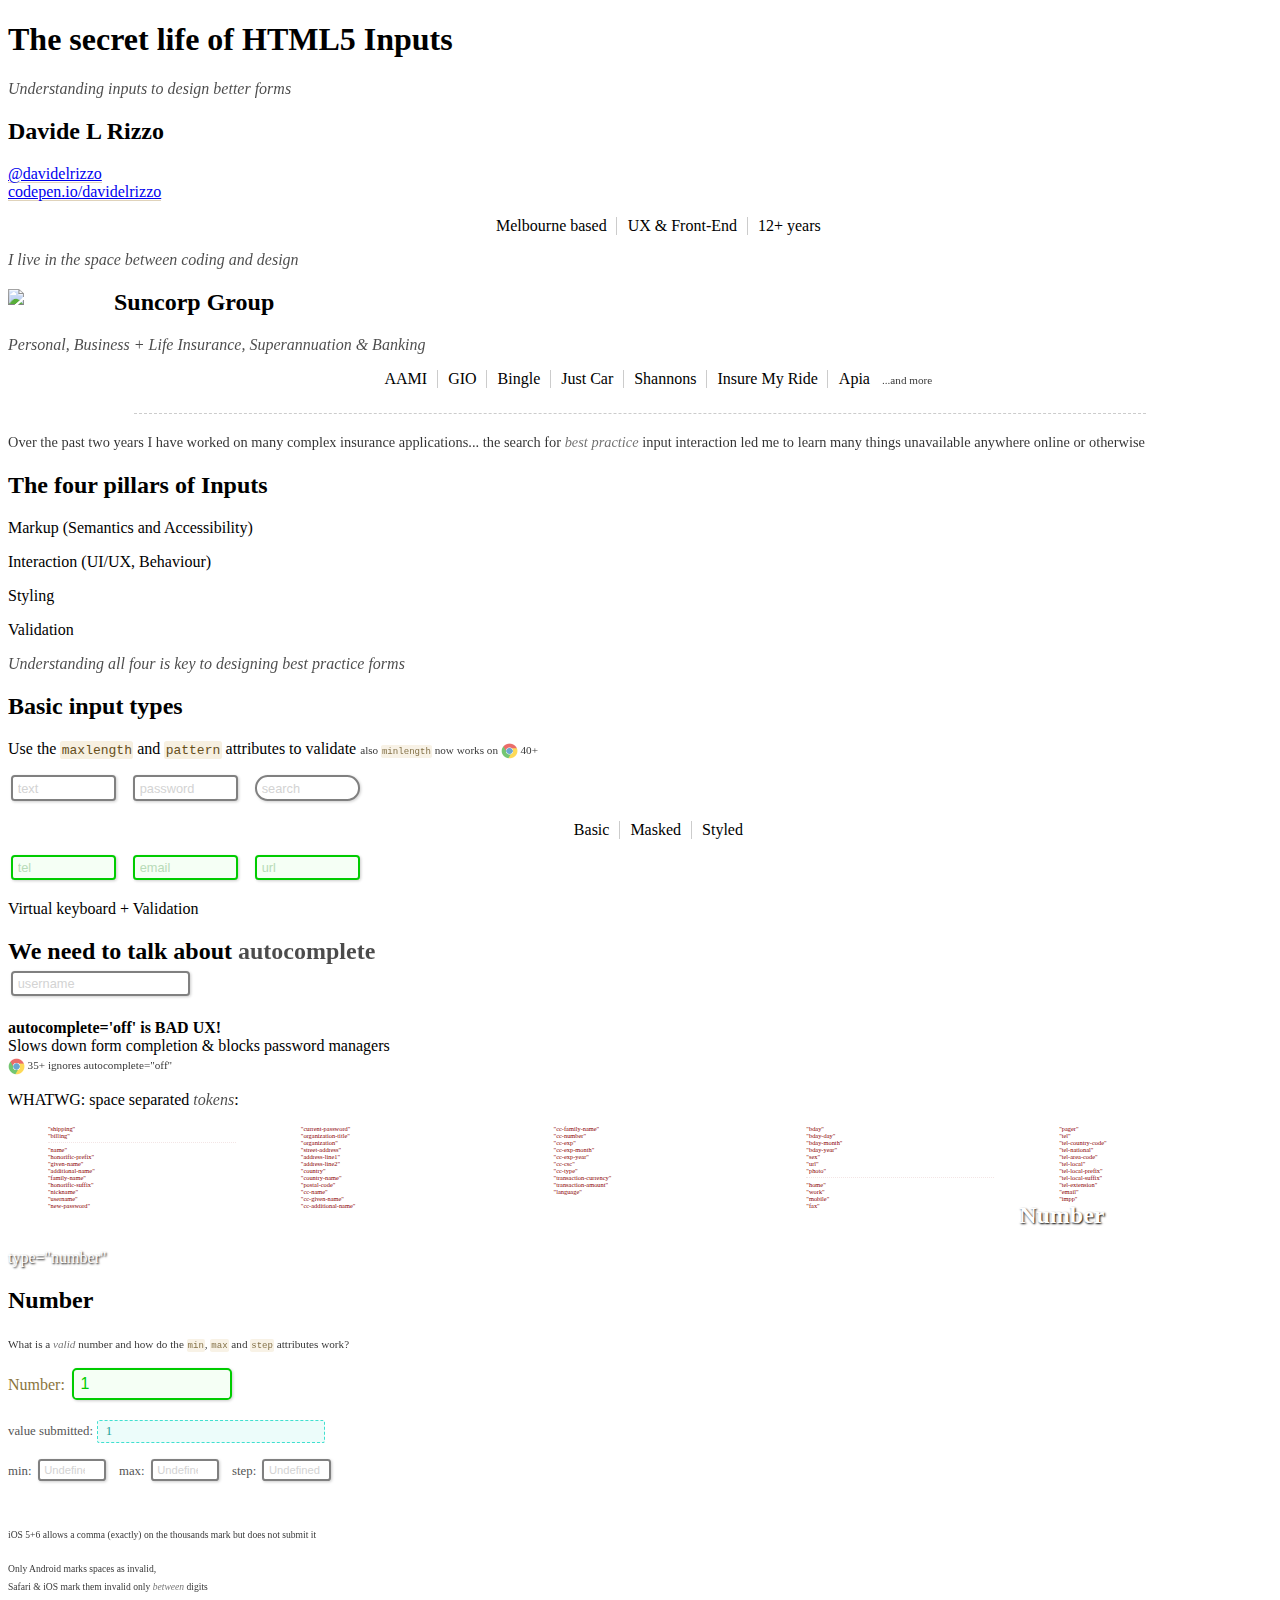
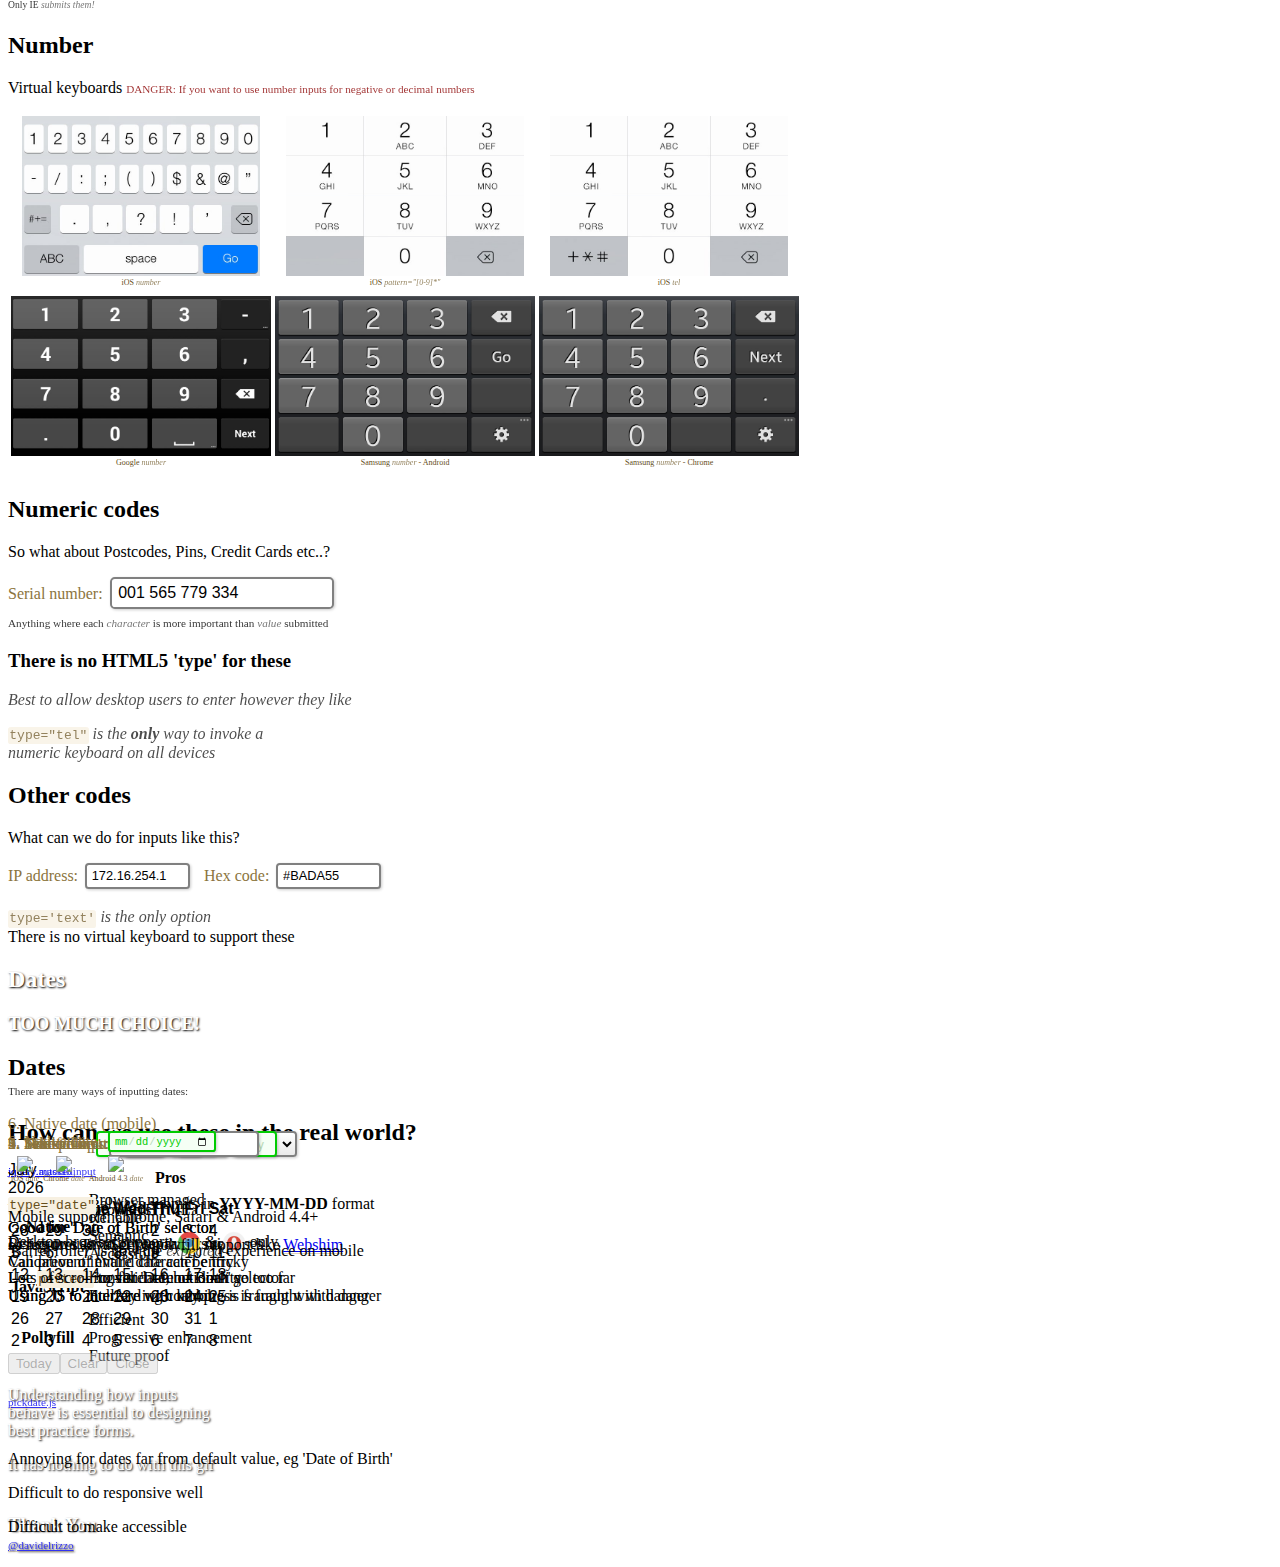
==== commit 8b3df495: "updated gifs, revise final page text" ====
--- a/index.html
+++ b/index.html
@@ -17,11 +17,9 @@
 
 		<link rel="stylesheet" href="css/reveal.css">
 		<link rel="stylesheet" href="css/theme/beige.css" id="theme">
+		<link rel="stylesheet" href="lib/css/classic.min.css">
+		<link rel="stylesheet" href="lib/css/classic.min.date.css">
 		<link rel="stylesheet" href="css/custom.css">
-		<link rel="stylesheet" href="lib/css/classic.css">
-		<link rel="stylesheet" href="lib/css/classic.date.css">
-		!<!-- <link rel="stylesheet" href="lib/css/default.css">
-		<link rel="stylesheet" href="lib/css/default.date.css"> -->
 
 		<!-- Code syntax highlighting -->
 		<link rel="stylesheet" href="lib/css/zenburn.css">
@@ -43,6 +41,7 @@
 
 				<section>
 					<h1>The secret life of HTML5 Inputs</h1>
+					<p><em>Understanding inputs to design better forms</em></p>
 				</section>
 
 				<!-- #################### ABOUT ME ########################## -->
@@ -54,31 +53,37 @@
 						<br/>
 						<a href="http://codepen.io/davidelrizzo" target="_blank">codepen.io/davidelrizzo</a>
 					</p>
-					<p><ul class="barList">
-						<li>Suncorp Group</li>
-						<li>UX &amp; Front-End</li>
-						<li>12+ years</li>
-					</ul></p>
+					<p>
+						<ul class="barList">
+							<li>Melbourne based</li>
+							<li>UX &amp; Front-End</li>
+							<li>12+ years</li>
+						</ul>
+					</p>
 					<p><em>I live in the space between coding and design</em></p>
 				</section>
 
-				<!-- <section>
-					<h2>Suncorp Group</h2>
+				<section>
+					<h2>
+						<img src="images/suncorp_logo.png" class="brandLogo" />
+						Suncorp Group
+					</h2>
+					<p><em>Personal, Business + Life Insurance, Superannuation &amp; Banking</em></p>
 					<ul class="barList">
-						<li>Suncorp Insurance</li>
 						<li>AAMI</li>
 						<li>GIO</li>
 						<li>Bingle</li>
 						<li>Just Car</li>
 						<li>Shannons</li>
 						<li>Insure My Ride</li>
-						<li>Apia &nbsp;&nbsp;<small>...and like 10 more</small></li>
+						<li>Apia &nbsp;&nbsp;<small>...and more</small></li>
 					</ul>
-					<p>
-						I work on Personal Insurance UX<br/>
-						I am the founder of the Suncorp front-end styleguide
-					</p>
-				</section> -->
+					<hr>
+					<p>
+						<small style="font-size:0.9em; width:80%; line-height:1.3em;">Over the past two years I have worked on many complex insurance applications...
+						the search for <em>best practice</em> input interaction led me to learn many things unavailable anywhere online or otherwise</small>
+					</p>
+				</section>
 
 				<!-- #################### INTRO ########################## -->
 
@@ -92,71 +97,88 @@
 				</section> -->
 
 				<section>
-					<h2>The 4 pillars of Inputs</h2>
+					<h2>The four pillars of Inputs</h2>
 					<p>Markup (Semantics and Accessibility)</p>
-					<p>Interaction (UI/UX, behaviour)</p>
+					<p>Interaction (UI/UX, Behaviour)</p>
 					<p>Styling</p>
 					<p>Validation</p>
-					<p><em>Understanding all 4 is key to designing best practice forms</em></p>
+					<p><em>Understanding all four is key to designing best practice forms</em></p>
 				</section>
 
 				<!-- ##################### BASICS ######################### -->
 
-				<section>
+				<!-- <section>
 					<h2>States</h2>
 					<div class="fragment roll-in">
 						<p>Usability and accessibility</p>
-						<p><input class="input" placeholder=":hover & :focus" /></p>
+						<p><input class="input" placeholder=":hover &amp; :focus" /></p>
 					</div>
 					<div class="fragment roll-in">
 						<p>Validation</p>
-						<p><input class="input validate" placeholder=":invalid" pattern=":valid" required /></p>
-						<p><small>
-							Validation before interaction is not user friendly.<br>
-							<code>:user-error</code> and <code>-moz-ui-invalid</code> try to solve this.<br>
-							JavaScript <a href="http://jqueryvalidation.org/" target="_blank">plugins</a> and <a href="http://afarkas.github.io/webshim/demos/" target="_blank">polyfills</a> can fix that and more.
-						</small></p>
+						<p>
+							<form action="#!">
+							<input class="input validate" placeholder=":invalid" pattern=":valid" required />
+							</form>
+						</p>
+						<p>
+							<small>
+								Native HTML/CSS validation is extremly useful.. but lacking<br>
+								a). Validation on page load<br>
+								b). Error messaging
+							</small>
+							<small>
+								JavaScript <a href="http://jqueryvalidation.org/" target="_blank">plugins</a> and <a href="http://afarkas.github.io/webshim/demos/" target="_blank">polyfills</a> can ease the pain
+							</small>
+						</p>
 					</div>
-				</section>
+				</section> -->
 
 				<section>
 					<h2>Basic input types</h2>
 					<p>
+						Use the <code>maxlength</code> and <code>pattern</code> attributes to validate
+						<small>also <code>minlength</code> now works on <img src="images/chrome.png" class="browser"/> 40+</small>
+					</p>
+					<p>
 						<input type="text" class="input small" size="10" placeholder="text" />
-						Consider <code>spellcheck</code>|<code>autocorrect</code>
-					</p>
-					<p>
-						<input type="password" class="input small validate" size="10" placeholder="password" minlength="3" maxlength="6" required />
-						<code>minlength</code> in <img src="images/chrome.png" class="browser"/> 40+
-					</p>
-					<p>
-						<input type="search" class="input small" size="10" placeholder="search" results incremental />
-						<code>results=3</code> and <code>incremental</code>
+						<input type="password" class="input small" size="10" placeholder="password" minlength="3" maxlength="6" />
+						<input type="search" class="input small" size="10" placeholder="search" results incremental style="border-radius:1em;" />
+					</p>
+					<ul class="barList">
+						<li>Basic</li>
+						<li>Masked</li>
+						<li>Styled</li>
+					</ul>
 					</p>
 					<p>
 						<input type="tel" class="input small validate" size="10" placeholder="tel" />
-						Telephone keypad<br>
-					</p>
-					<p>
 						<input type="email" class="input small validate" size="10" placeholder="email" />
-						Email keypad + Validation<br>
-					</p>
-					<p>
 						<input type="url" class="input small validate" size="10" placeholder="url" />
-						URL Keypad + Validation
-					</p>
-					<p><small>The <code>maxlength</code>, <code>minlength</code> and <code>pattern</code> attributes are valid for these inputs</small></p>
+					</p>
+					<p>Virtual keyboard + Validation</p>
 				</section>
 
 				<section>
 					<h2>We need to talk about <em>autocomplete</em></h2>
-					<p class="fragment roll-in">
+					<!-- <img src="images/browser-autocomplete.png" style="margin-top:-20px;"/> -->
+
+					<input   
+	         id="username"
+	         name="username"
+	         class="input small"
+	         type="text"
+	         autocomplete="username"
+	         placeholder="username"
+	         style="margin-top:-20px;"
+	         />
+
+					<p class="fragment roll-in" >
 						<strong>autocomplete='off' is BAD UX!</strong><br>
 						Slows down form completion &amp; blocks password managers<br>
 						<small><img src="images/chrome.png" class="browser"/> 35+ ignores autocomplete="off"</small>
 					</p>
 					<div class="fragment roll-in">
-						<p>Using autocomplete the <em>right</em> way:</p>
+						<p>WHATWG: space separated <em>tokens</em>:</p>
 						<ul class="column">
 							<li>"shipping"</li>
 							<li class="endbit">"billing"</li>
@@ -196,9 +218,9 @@
 							<li>"transaction-currency"</li>
 							<li>"transaction-amount"</li>
 							<li>"language"</li>
-							<li>"bday"</li>
 						</ul>
 						<ul class="column">
+							<li>"bday"</li>
 							<li>"bday-day"</li>
 							<li>"bday-month"</li>
 							<li>"bday-year"</li>
@@ -210,9 +232,9 @@
 							<li>"work"</li>
 							<li>"mobile"</li>
 							<li>"fax"</li>
+						</ul>
+						<ul class="column">
 							<li>"pager"</li>
-						</ul>
-						<ul class="column">	
 							<li>"tel"</li>
 							<li>"tel-country-code"</li>
 							<li>"tel-national"</li>
@@ -283,7 +305,11 @@
 					</p>
 				</section> -->
 
+
+
 				<!-- #################### NUMBER ########################## -->
+
+
 
 				<section data-background="images/alice_fall.gif">
 					<h2 class="lightText">Number</h2>
@@ -292,6 +318,49 @@
 
 				<section>
 					<h2>Number</h2>
+					<p>
+						<small>What is a <em>valid</em> number and how do the <code>min</code>, <code>max</code> and <code>step</code> attributes work?</small>
+					</p>
+					<p>
+						<label for="input-number">Number:</label>
+						<input 
+		         id="input-number"
+		         class="input validate"
+		         type="number" 
+		         value="1"
+		         step="any"
+		         required
+		         style="width: 10em;"
+		         />
+
+	         	<p class="output">
+	         		<label for="settings-output">value submitted:</label>
+	         		<output id="settings-output" for="input-number">1</output>
+	         	</p>
+
+		        <p class="number-settings">
+	         		<label for="settings-min">min:</label>
+	         		<input id="settings-min"class="input" type="number" placeholder="Undefined" />
+	         		<label for="settings-max">max:</label>
+	         		<input id="settings-max"class="input" type="number" placeholder="Undefined" />
+	         		<label for="settings-step">step:</label>
+	         		<input id="settings-step"class="input" type="type" placeholder="Undefined" style="margin-right:0;"/>
+		         </p>
+					</p>
+					<p class="xfragment roll-in" style="margin-top:40px;">
+						<small class="xspecial smaller"> iOS 5+6 allows a comma (exactly) on the thousands mark but does not submit it</small>
+					</p>
+					<p class="xfragment roll-in">
+						<small class="xspecial smaller">
+							Only Android marks spaces as invalid,<br>
+							Safari &amp; iOS mark them invalid only <em>between</em> digits <br>
+							Only IE <em>submits them!</em>
+						</small>
+					</p>
+				</section>
+
+				<!-- <section>
+					<h2>Number</h2>
 					<iframe src="pens/inputtalk-number-validated/index.html" width="100%" height="260"></iframe>
 					<p>
 						Exactly what is a valid number?<br>
@@ -305,9 +374,9 @@
 						  IE is the <strong><em>only</em></strong> one that submits them
 						</small>
 					</p>
-				</section>
-
-				<section>
+				</section> -->
+
+				<!-- <section>
 					<h2>Number</h2>
 					<p>The <em>min</em>, <em>max</em> and <em>step</em> value</p>
 					<iframe src="pens/inputtalk-number-attributes/index.html" width="100%" height="400"></iframe>
@@ -317,13 +386,13 @@
 							<br/>
 						<code>step="any"</code> is valid for any floating point number</small>
 					</p>
-				</section>
+				</section> -->
 
 				<section>
 					<h2>Number</h2>
 					<p>Virtual keyboards
 						<small class="fragment roll-in special">
-							DANGER: if you want to use number inputs for negatives or floating numbers
+							DANGER: If you want to use number inputs for negative or decimal numbers
 						</small>
 					</p>
 					<table class="figureTable">
@@ -359,28 +428,35 @@
 					
 				</section>
 
+
+
+
 				<!-- #################### NUMERIC CODES ########################## -->
 
+
+
+
 				<section>
 					<h2>Numeric codes</h2>
-					<p>So what about Postcodes, Pins, Credit Cards &amp; <br>Serial numbers, etc..?</p>
-					<p><label>PIN:</label> <input type="tel" class="input" value="0123" minlength="4" maxlength="4" pattern="[0-9]*" size="4" /><br>
-					<small>Anything where each <em>character</em> is more important than <em>value</em> submitted</small></p>
+					<p>So what about Postcodes, Pins, Credit Cards etc..?</p>
+					<p>
+						<label>Serial number:</label>
+						<input type="tel" class="input" value="001 565 779 334" /><br>
+						<small>Anything where each <em>character</em> is more important than <em>value</em> submitted</small></p>
 					
-					<h3 class="fragment roll-in">There is no HTML5 'type' for these!</h3>
+					<h3 class="fragment roll-in">There is no HTML5 'type' for these</h3>
 					<div  class="fragment roll-in">
+						<p><em>Best to allow desktop users to enter however they like</em></p>
 						<p>
-							<em>If input uses ONLY DIGITS <code>type=&quot;tel&quot;</code> is the <strong>only</strong> way to invoke the numeric keypad on all devices</em>
+							<em><code>type=&quot;tel&quot;</code> is the <strong>only</strong> way to invoke a<br>numeric keyboard on all devices</em>
 						</p>
-						<p>
-							<em>Allow desktop users to enter the value however they like</em>
-						</p>
+						
 						</div>
 				</section>
 
 				<section>
 					<h2>Other codes</h2>
-					<p>What can we do for things inputs like this?</p>
+					<p>What can we do for inputs like this?</p>
 					<p>
 						<label for="input-ip">IP address:</label>
 						<input id="input-ip" type="text" class="input small" size="10" value="172.16.254.1" />
@@ -388,40 +464,49 @@
 						<label for="input-hex">Hex code:</label>
 						<input id="input-hex" type="text" class="input small" size="10" value="#BADA55" />
 					</p>
-					<h3 class="fragment roll-in">
-						type='text' is the only option
-					</h3>
-					<div class="fragment roll-in">
+					<p class="fragment roll-in">
+						<em><code>type='text'</code> is the only option</em><br>
+						<span style="margin-top:-20px;">There is no virtual keyboard to support these</p>
+					</p>
+					<!-- <div class="fragment roll-in">
 						<p><em>One day, maybe browsers will support <a href="https://html.spec.whatwg.org/multipage/forms.html#input-modalities:-the-inputmode-attribute" target="_blank">inputmode</a></em></p>
 						<p><small>WHATWG attribute that specifies the mechanism which would be most helpful for entering content. Eg. virtual keyboard independent of input type.</small></p>
 					</div>
 					<h4 class="fragment roll-in">Number of browsers that support this attribute:</h4>
-					<h1 class="fragment roll-in" style="margin-top:-20px;">0</h1>
-				</section>
+					<h1 class="fragment roll-in" style="margin-top:-20px;">0</h1> -->
+				</section>
+
+
+
 
 				<!-- ##################### DATES ######################### -->
 
+
+
+
+				<section data-background="images/pug.gif">
+					<h2 class="lightText">Dates</h2>
+					<h3 class="lightText">TOO MUCH CHOICE!</h3>
+				</section>
 
 				<section>
 					<h2>Dates</h2>
 					<p style="margin-top:-20px;"><small>There are many ways of inputting dates:</small></p>
 
-					
-
 						<div class="fragment roll-in inplace">
 							<p style="margin-bottom:40px;">
-								<label for="input-date-text">Text field: </label>
+								<label for="input-date-text">1. Text field: </label>
 								<input id="input-date-text" class="input small validate" type="text" placeholder="dd/mm/yyyy" 
 								pattern="\d\d/\d\d/\d\d\d\d" size="10" />
 							</p>
 							<p>Works on all browsers</p>
 							<p>Relies on user to get separators right</p>
-							<p>Near impossible to define all valid dates with <code>pattern</code> attribute</p>
+							<p>Use <code>pattern</code> to validate, but don't go too far</p>
 						</div>
 
 						<div class="fragment roll-in inplace">
 							<p style="margin-bottom:40px;">
-									<label for="input-date-selects">Select boxes:</label>
+									<label for="input-date-selects">2. Select boxes:</label>
                   <select id="input-date-selects" class="input small" style="margin-right:0;" >
                       <option value="">dd</option>
                       <option value="1">01</option>
@@ -533,32 +618,36 @@
               </label>
 							</p>
 							<p>Cannot validate with HTML</p>
-							<p>List grows as valid date range does</p>
+							<p>List grows as valid year range increases</p>
 							<p>Lots of scrolling for 'Date of Birth' selector</p>	
 						</div>
 
 						<div class="fragment roll-in inplace">
 							<p style="margin-bottom:40px;">
-								<label for="input-date-tabbed">Tabbed inputs: </label>
+								<label for="input-date-tabbed">3. Tabbed inputs: </label>
 								<input id="input-date-tabbed" class="input small validate tabbedDate" type="tel" placeholder="dd" pattern="\d\d" maxlength="2" size="1" style="margin-right:0;">
 								/
 								<input class="input small validate tabbedDate" type="tel" placeholder="mm" pattern="\d\d" maxlength="2" size="1" style="margin-right:0;">
 								/
 								<input class="input small validate tabbedDate" type="tel" placeholder="yyyy" pattern="\d\d\d\d" maxlength="4" size="2" style="margin-right:0;">
+								<br>
+								<small>
+									<a href="http://www.mathachew.com/sandbox/jquery-autotab" target="_blank">jquery.autotab</a>
+								</small>
 								<script type="text/javascript">
 									$('.tabbedDate').autotab('number');
 								</script>
 							</p>
 							<p>Good for 'Date of Birth' selector</p>
-							<p>Can prevent invalid character entry</p>
 							<p>Validation of entire date can be tricky</p>
 							<p>Using JS to interfere with tabbing is fraught with danger</p>
 						</div>
 
 						<div class="fragment roll-in inplace">
 							<p style="margin-bottom:40px;">
-								<label for="input-date-masked">Masked input: </label>
+								<label for="input-date-masked">4. Masked input: </label>
 								<input id="input-date-masked" class="input small validate" type="text" placeholder="dd/mm/yyyy" size="10" />
+								<br><small><a href="http://digitalbush.com/projects/masked-input-plugin/" target="_blank">jquery.maskedinput</a></small>
 								<script type="text/javascript">
 									$("#input-date-masked").mask("99/99/9999");
 								</script>
@@ -571,13 +660,12 @@
 
 						<div class="fragment roll-in inplace">
 							<p style="margin-bottom:40px;">
-								<label for="input-date-picker">Date picker: </label>
+								<label for="input-date-picker">5. Date picker: </label>
 								<input id="input-date-picker" class="input small" type="text" placeholder="Pick a date" size="16"/>
-								<br>
-								<small><a href="http://amsul.ca/pickadate.js/" target="_blank">pickdate.js</a></small>
+								<br><small><a href="http://amsul.ca/pickadate.js/" target="_blank">pickdate.js</a></small>
 							</p>
 
-							<p>Annoying for dates far from default value. eg <em>Date of Birth</em></p>
+							<p>Annoying for dates far from default value, eg 'Date of Birth'</p>
 							<p>Difficult to do responsive well</p>
 							<p>Difficult to make accessible</p>
 						</div>
@@ -585,26 +673,69 @@
 
 						<div class="fragment roll-in inplace">
 							<p style="margin-bottom:40px;">
-								<label for="input-date-native">Native date: </label>
+								<label for="input-date-native">6. Native date: </label>
 								<input 
 			           id="input-date-native"
 			           class="input small validate" 
 			           type="date"
 			           />
 							</p>
-							<p>Always submit in <strong>YYYY-MM-DD</strong> format</p>
-							<p>Only supported by Chrome, Opera, Safari Mobile and Android 4.4+</p>
-							<p>Chrome has <em>all</em> good feature of previous examples</p>
-							<p>Barrel roller on all modern touch devices</p>
-							<p>Requires JavaScript polyfill support like <a href="http://afarkas.github.io/webshim/demos/" target="_blank">Webshim</a></p>
+							<p><code>type="date"</code> always submits in <strong>YYYY-MM-DD</strong> format</p>
+							<p></p>
+							<!-- <p>Only supported by Chrome, Opera, Safari Mobile and Android 4.4+</p> -->
+							<p>Desktop browser support: 
+								<img src="images/chrome.png" class="browser" />
+								&amp;
+								<img src="images/opera.png" class="browser" />
+								only,
+							<p  style="margin-top:-35px;">
+								so requires JavaScript polyfill support like <a href="http://afarkas.github.io/webshim/demos/" target="_blank">Webshim</a>
+							</p>
 						</div>
 
-				</section>
+						<div class="fragment roll-in inplace">
+								<label for="input-date-native" style="display:inline-block; padding-bottom:20px;">
+									6. Native date (mobile)
+								</label>
+								<table class="figureTable">
+								<tr>
+									<td>
+										<img src="images/date-iOS7-5s.jpg">
+										<figcaption>iOS <em>date</em></figcaption>
+									</td>
+									<td>
+										<img src="images/date-google-chrome40-S3.jpg">	
+										<figcaption>Chrome <em>date</em></figcaption>
+									</td>
+									<td>
+										<img src="images/date-samsung-android4.3-S3.jpg">	
+										<figcaption>Android 4.3 <em>date</em></figcaption>
+									</td>
+								</tr>
+							</table>
+								
+
+							<p>Mobile support: Chrome, Safari &amp; Android 4.4+</p>
+							<p>
+								'Barrel roller' is now the <em>expected</em> experience on mobile</a>
+							</p>
+						</div>
+
+				</section>
+
+
 
 
 				<!-- ##################### CONCLUSION ######################### -->
 
-				<section>
+
+
+
+				<!-- <section data-background="images/bam.gif">
+					<h2 class="lightText">Conclusion</h2>
+				</section> -->
+
+				<section data-transition="slide" data-background="#ffb13d" data-background-transition="zoom">
 					<h2>How can we use these in the real world?</h2>
 					<table>
 						<thead>
@@ -634,7 +765,7 @@
 								<th>Pollyfill</th>
 								<td>
 									Efficient<br>
-									Progressive enhanced<br>
+									Progressive enhancement<br>
 									Future proof
 								</td>
 							<tr>
@@ -652,10 +783,13 @@
 					</p>
 				</section> -->
 
-				<section>
-					<h1>thank you</h1>
-					<h3>the end</h3>
-					<p><small><a href="http://twitter.com/davidelrizzo" target="_blank">@davidelrizzo</a></small></p>
+				<section data-background="images/fathorse.gif">
+					<p class="lightText">Understanding how inputs<br>behave is essential to designing <br>best practice forms.</p>
+					<p class="lightText">It has nothing to do with this gif</p>
+					<h3 class="lightText" style="margin-top:40px;">Thank You</h3>
+					<p class="lightText" style="margin-top:-20px;">
+						<small><a href="http://twitter.com/davidelrizzo" target="_blank">@davidelrizzo</a></small>
+					</p>
 				</section>
 
 			</div>
@@ -700,5 +834,7 @@
 			});
 		</script>
 
+		<script src="js/custom.js"></script>
+
 	</body>
 </html>
--- a/css/custom.css
+++ b/css/custom.css
@@ -31,6 +31,9 @@
 .reveal small * {
   vertical-align: baseline;
 }
+.reveal .smaller {
+  font-size: 0.6em;
+}
 
 .reveal pre {
   /*margin: 0.5em;*/
@@ -48,6 +51,12 @@
   color: #664e1a;
 }
 
+.reveal section img {
+  border: none;
+  -webkit-box-shadow: none;
+          box-shadow: none;
+}
+
 .reveal iframe {
   border-radius: 0.3em;
   border: solid 2px #333;
@@ -68,12 +77,27 @@
   vertical-align: sub !important;
 }
 
+.reveal hr {
+  width: 80%;
+  margin: 1.6em auto 1.2em auto;
+  border: none;
+  border-top: dashed 1px #CCC;
+}
+
 
 
 /* CUSTOM */
+
+.reveal .brandLogo {
+  display: inline-block;
+  vertical-align: middle;
+  width: 100px;
+  margin: -15px 0 0 0;
+}
 
 .reveal .barList {
   margin: 0;
+  text-align: center;
  }
 .reveal .barList li {
   display: inline-block;
@@ -85,6 +109,7 @@
 
 .reveal .lightText {
    color: white;
+   text-shadow: 1px 1px 2px black;
  }
 
  .reveal .column {
@@ -92,8 +117,8 @@
   float: left;
   width: 18%;
   margin: 0 2% 0 0;
-  height: 300px;
-  font-size: 0.5em;
+  /*height: 300px;*/
+  font-size: 0.4em;
   color: darkred;
  }
 .reveal .column li {
@@ -114,6 +139,7 @@
   border: none; 
   background: none;
   box-shadow: none;
+  
  }
 
  .reveal .special {
@@ -211,4 +237,65 @@
 
 .reveal select.input {
   background: linear-gradient(to top, #eaeaea 0%,#ffffff 100%);
+}
+
+/*  NUMBER */
+
+.output output {
+  display: inline-block;
+  width: 16.5em;
+  padding: 0.2em 0.6em;
+  border: dashed 1px turquoise;
+  border-radius: 0.2em;
+  font-size: 0.8em;
+  text-align: left;
+  color: #1aa093;
+  background: rgba(64, 224, 208, 0.1);
+}
+
+.output label,
+.number-settings label {
+  display: inline-block;
+  color: #555;
+  font-size: 0.8em;
+}
+.number-settings .input {
+  width: 6.1em;
+  font-size: 0.7em;
+  height: 2em;
+}
+
+
+/* Fix Datepicker */
+.reveal .picker  {
+  left: 25%;
+  font-family: "Helvetica Neue", sans-serif !important;
+}
+
+/*.reveal .picker div, 
+.reveal .picker span,
+.reveal .picker p, 
+.reveal .picker a,
+.reveal .picker table,
+.reveal .picker tbody,
+.reveal .picker tfoot,
+.reveal .picker thead,
+.reveal .picker tr,
+.reveal .picker th,
+.reveal .picker td {
+  margin: inherit;
+  padding: inherit;
+  border: inherit;
+  font-size: inherit;
+  font: inherit;
+  vertical-align: inherit;
+}*/
+
+
+/* CHROME DATE */
+.reveal .input[type=date]::-webkit-datetime-edit-text {
+  color: #b8dbb8
+}
+.reveal .input[type=date]::-webkit-calendar-picker-indicator {
+  color: #333;
 }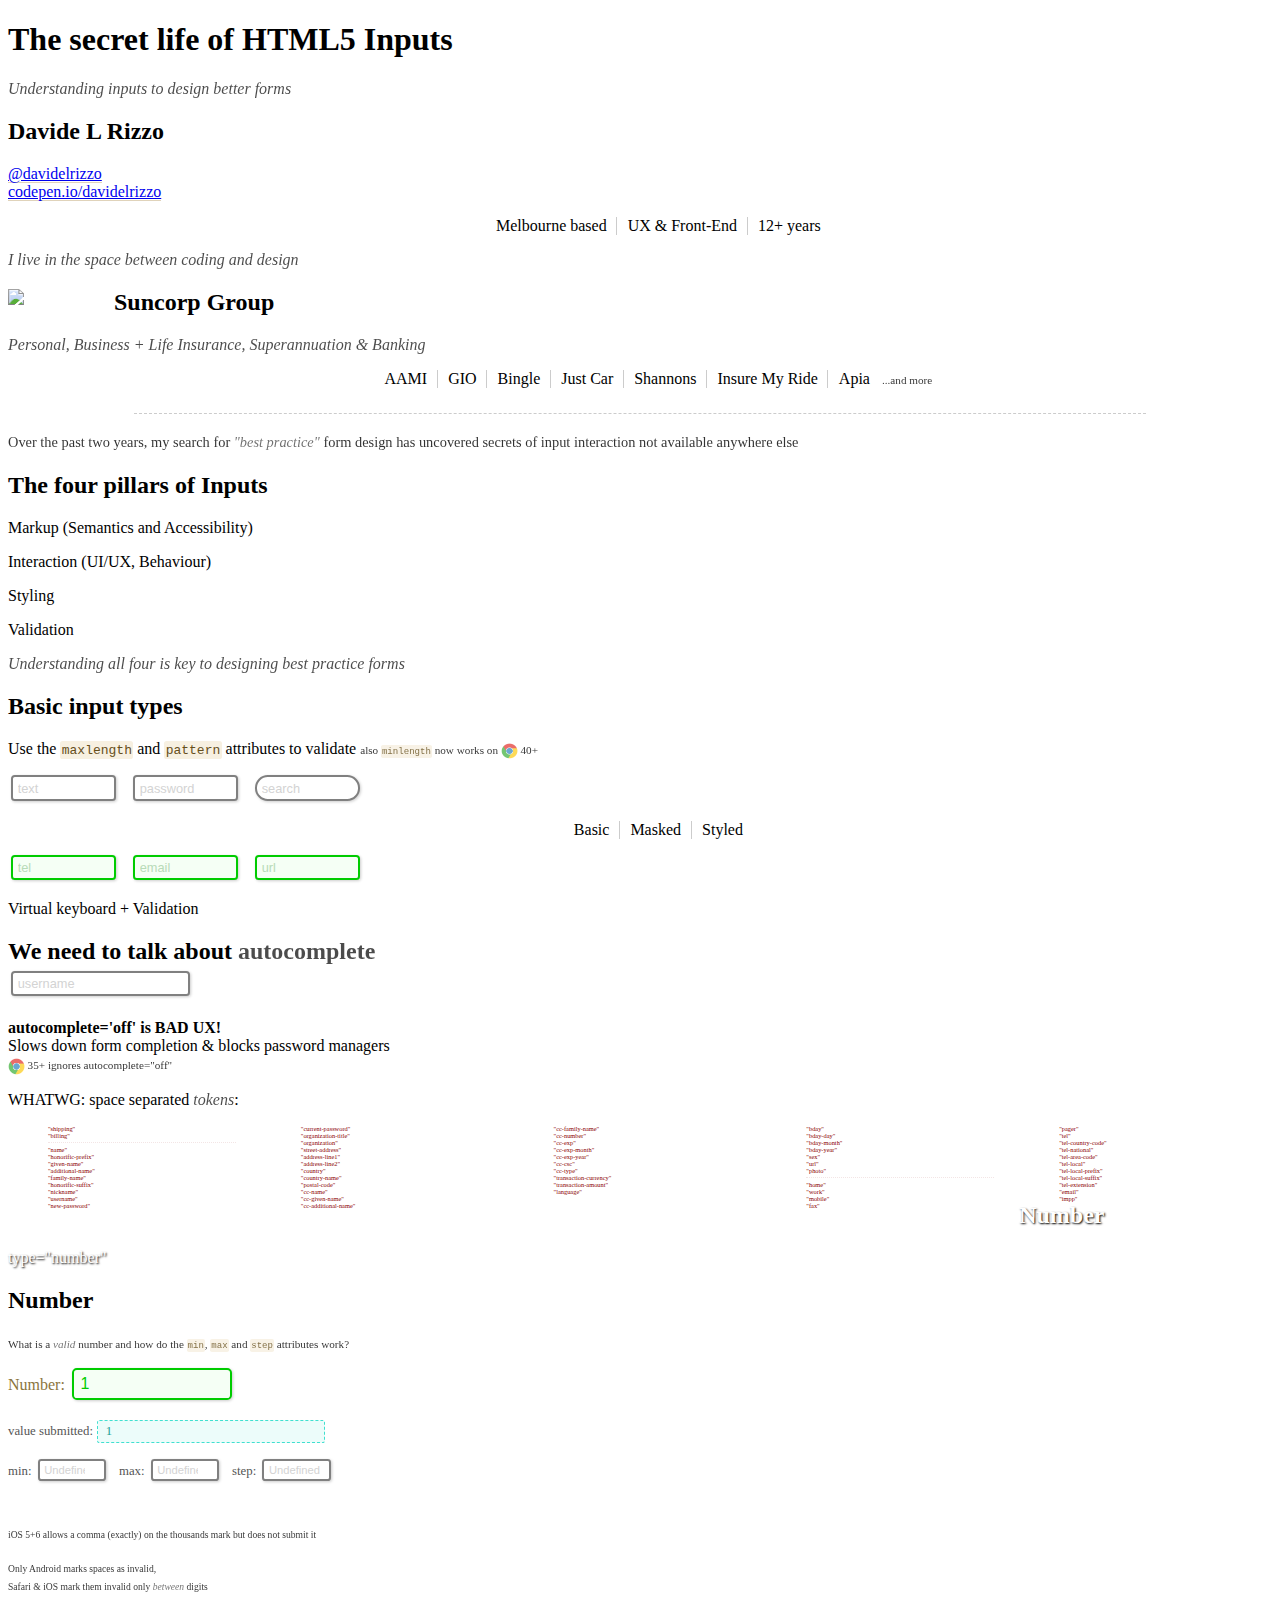
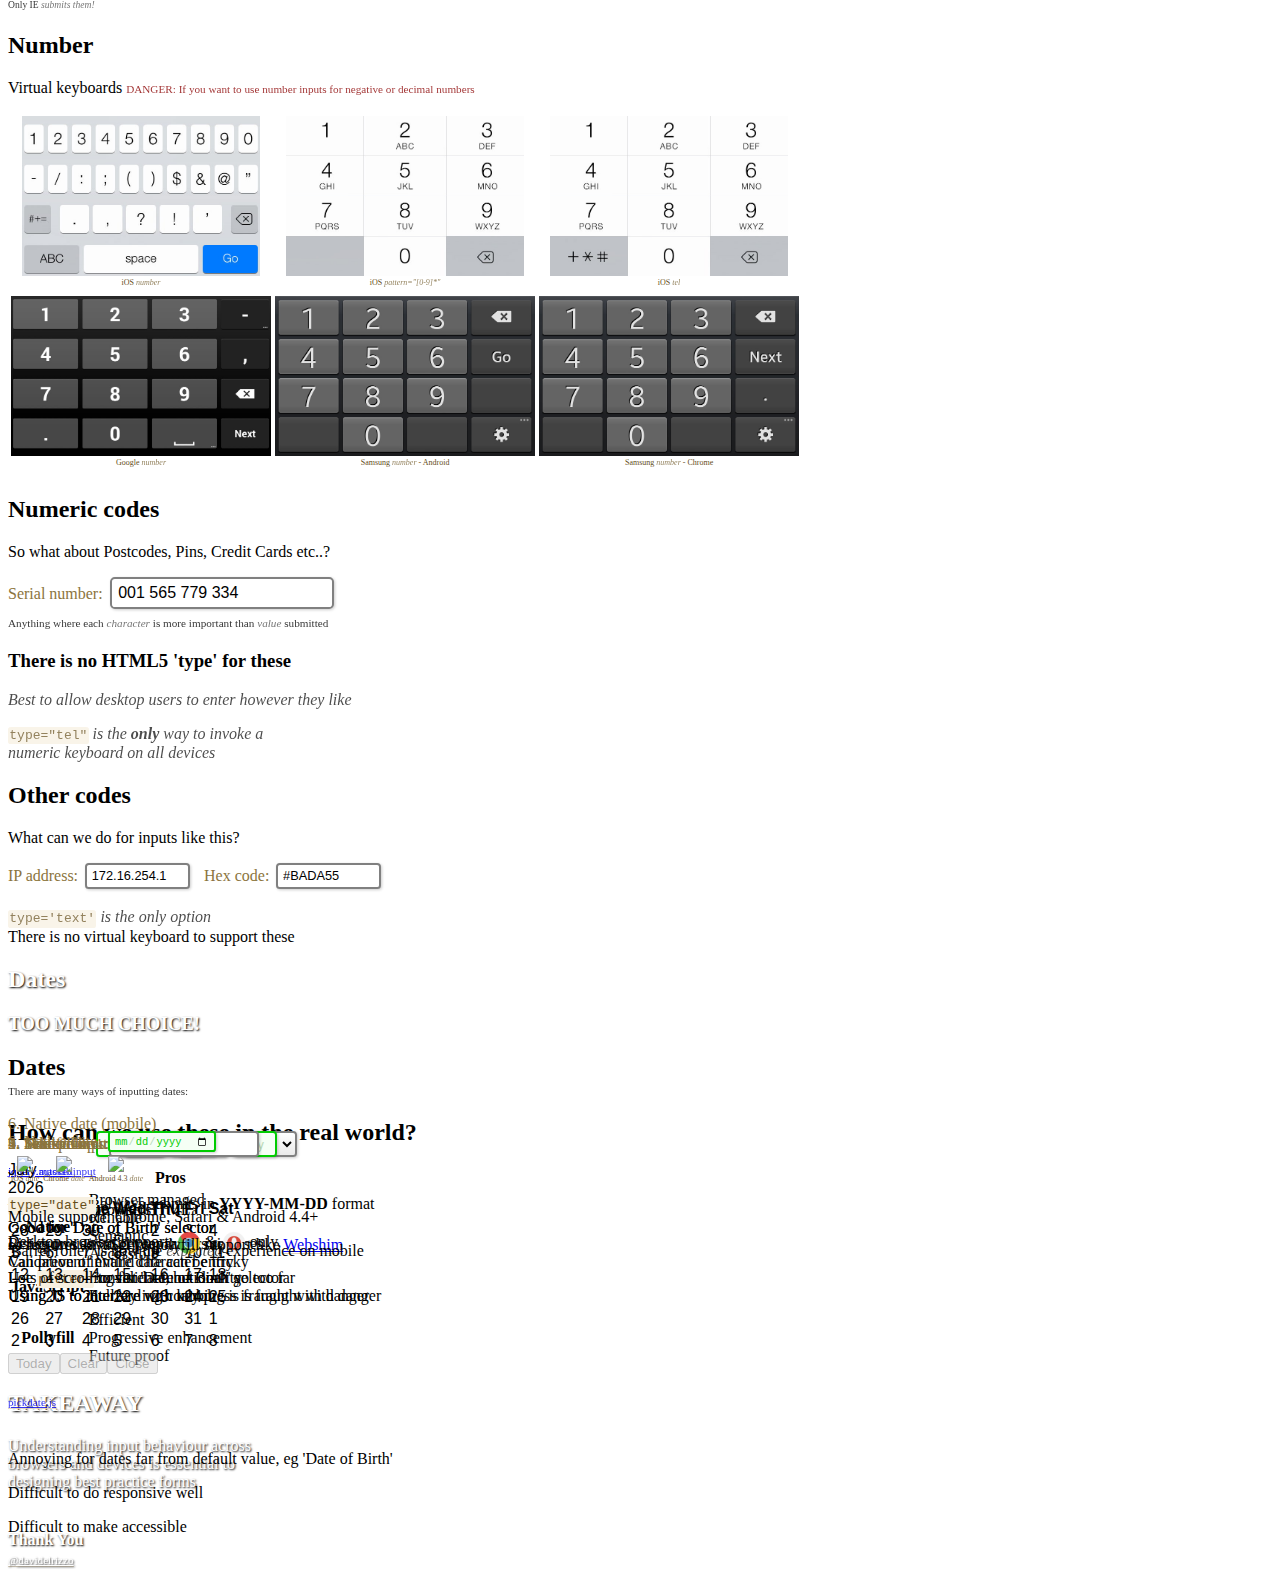
==== commit 67ad5ca4: "Final touches, static final image" ====
--- a/index.html
+++ b/index.html
@@ -80,8 +80,11 @@
 					</ul>
 					<hr>
 					<p>
-						<small style="font-size:0.9em; width:80%; line-height:1.3em;">Over the past two years I have worked on many complex insurance applications...
-						the search for <em>best practice</em> input interaction led me to learn many things unavailable anywhere online or otherwise</small>
+						<small style="font-size:0.9em; width:80%; line-height:1.3em;">
+						Over the past two years, my search for <em>&quot;best practice&quot;</em> form design has uncovered secrets of input interaction not available anywhere else</small>
+
+						<!-- <small style="font-size:0.9em; width:80%; line-height:1.3em;">Over the past two years I have worked on many complex insurance applications...
+						the search for <em>best practice</em> input interaction led me to learn many things unavailable anywhere online or otherwise</small> -->
 					</p>
 				</section>
 
@@ -162,21 +165,26 @@
 					<h2>We need to talk about <em>autocomplete</em></h2>
 					<!-- <img src="images/browser-autocomplete.png" style="margin-top:-20px;"/> -->
 
-					<input   
-	         id="username"
-	         name="username"
-	         class="input small"
-	         type="text"
-	         autocomplete="username"
-	         placeholder="username"
-	         style="margin-top:-20px;"
-	         />
+					<form action="#/5">
+						<input   
+		         id="username"
+		         name="username"
+		         class="input small"
+		         type="text"
+		         autocomplete="username"
+		         placeholder="username"
+		         style="margin-top:-20px;"
+		         />
+	         </form>
 
 					<p class="fragment roll-in" >
 						<strong>autocomplete='off' is BAD UX!</strong><br>
 						Slows down form completion &amp; blocks password managers<br>
-						<small><img src="images/chrome.png" class="browser"/> 35+ ignores autocomplete="off"</small>
-					</p>
+						<small class="fragment roll-in">
+							<img src="images/chrome.png" class="browser"/> 35+ ignores autocomplete="off"
+						</small>
+					</p>
+
 					<div class="fragment roll-in">
 						<p>WHATWG: space separated <em>tokens</em>:</p>
 						<ul class="column">
@@ -735,7 +743,7 @@
 					<h2 class="lightText">Conclusion</h2>
 				</section> -->
 
-				<section data-transition="slide" data-background="#ffb13d" data-background-transition="zoom">
+				<section data-background="#52c9d7" data-background-transition="zoom">
 					<h2>How can we use these in the real world?</h2>
 					<table>
 						<thead>
@@ -783,12 +791,16 @@
 					</p>
 				</section> -->
 
-				<section data-background="images/fathorse.gif">
-					<p class="lightText">Understanding how inputs<br>behave is essential to designing <br>best practice forms.</p>
-					<p class="lightText">It has nothing to do with this gif</p>
-					<h3 class="lightText" style="margin-top:40px;">Thank You</h3>
+				<section data-background="images/tree.jpg">
+					<h2 class="lightText">TAKEAWAY</h2>
+					<p class="lightText">
+						Understanding input behaviour across<br>	 
+						browsers and devices is essential to<br>
+						designing best practice forms
+					</p>
+					<h4 class="lightText" style="margin-top:40px;">Thank You</h4>
 					<p class="lightText" style="margin-top:-20px;">
-						<small><a href="http://twitter.com/davidelrizzo" target="_blank">@davidelrizzo</a></small>
+						<small><a class="lightText" href="http://twitter.com/davidelrizzo" target="_blank">@davidelrizzo</a></small>
 					</p>
 				</section>
 
